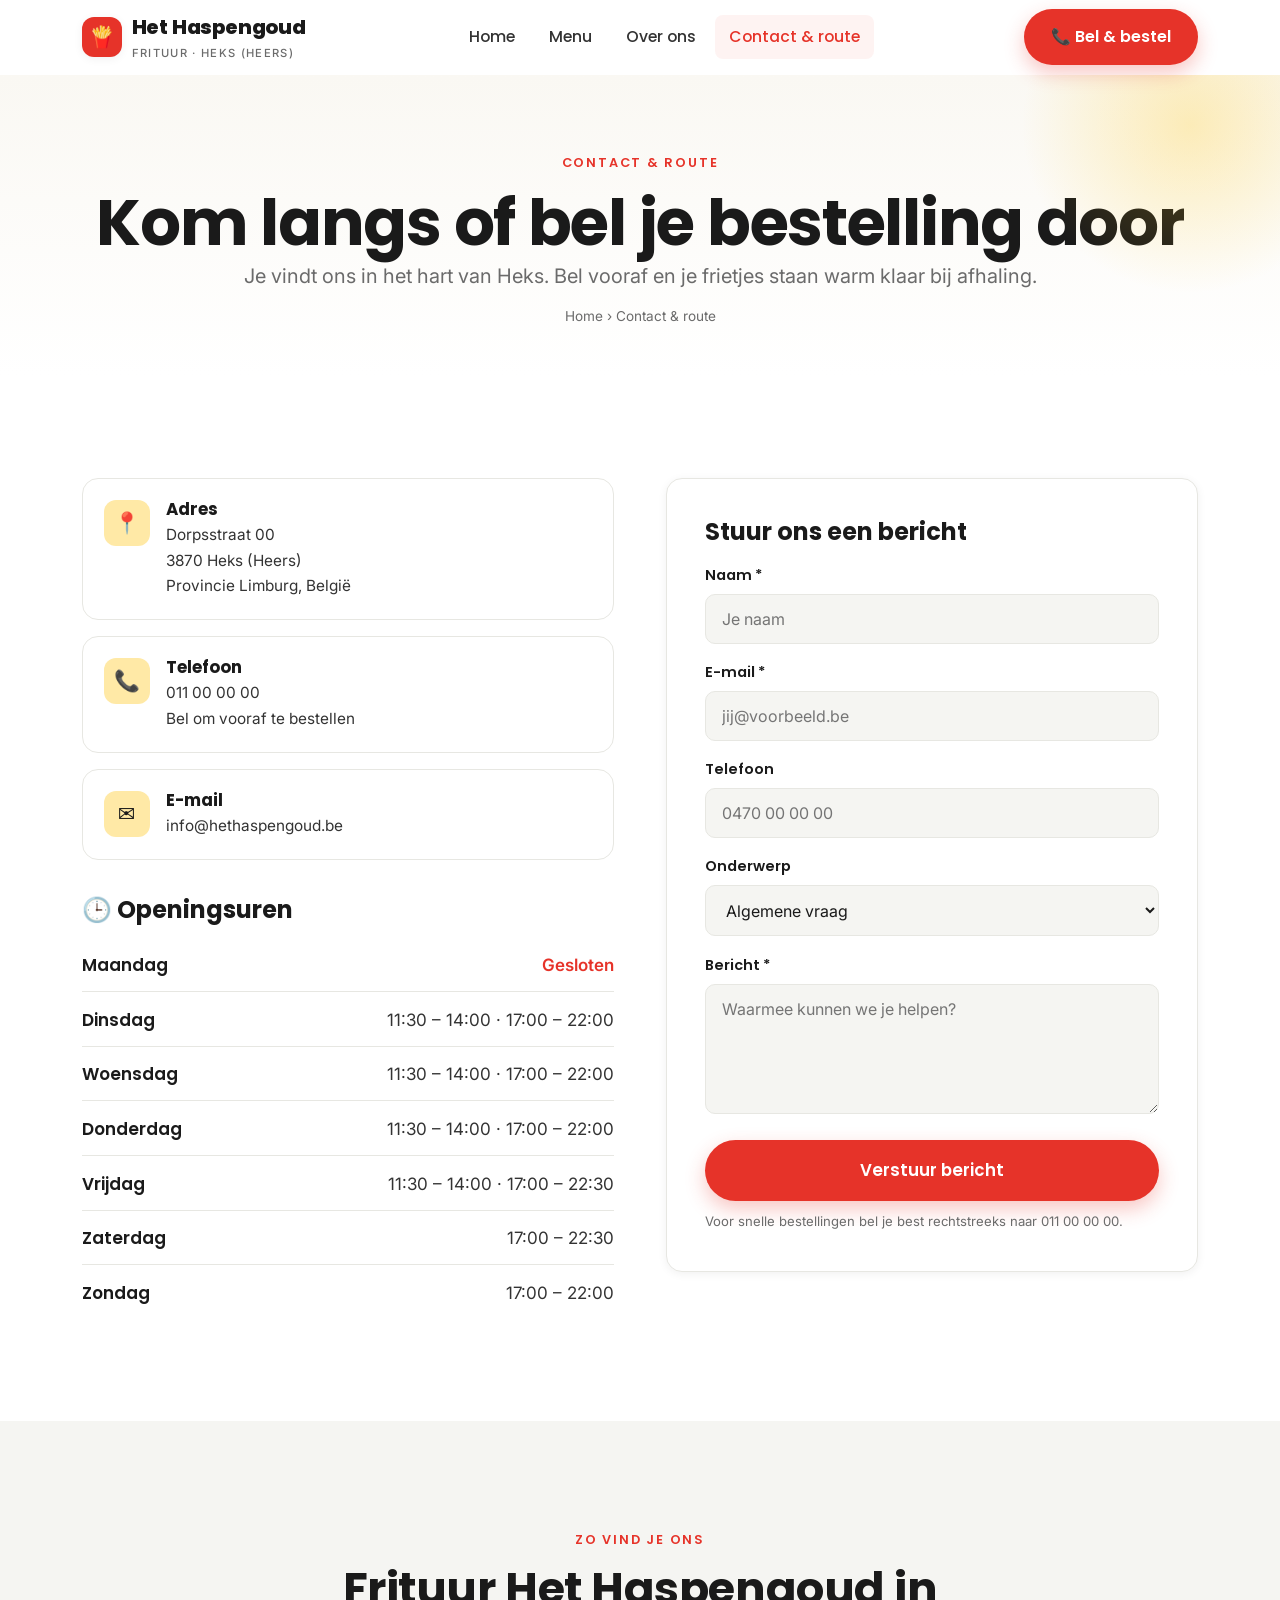
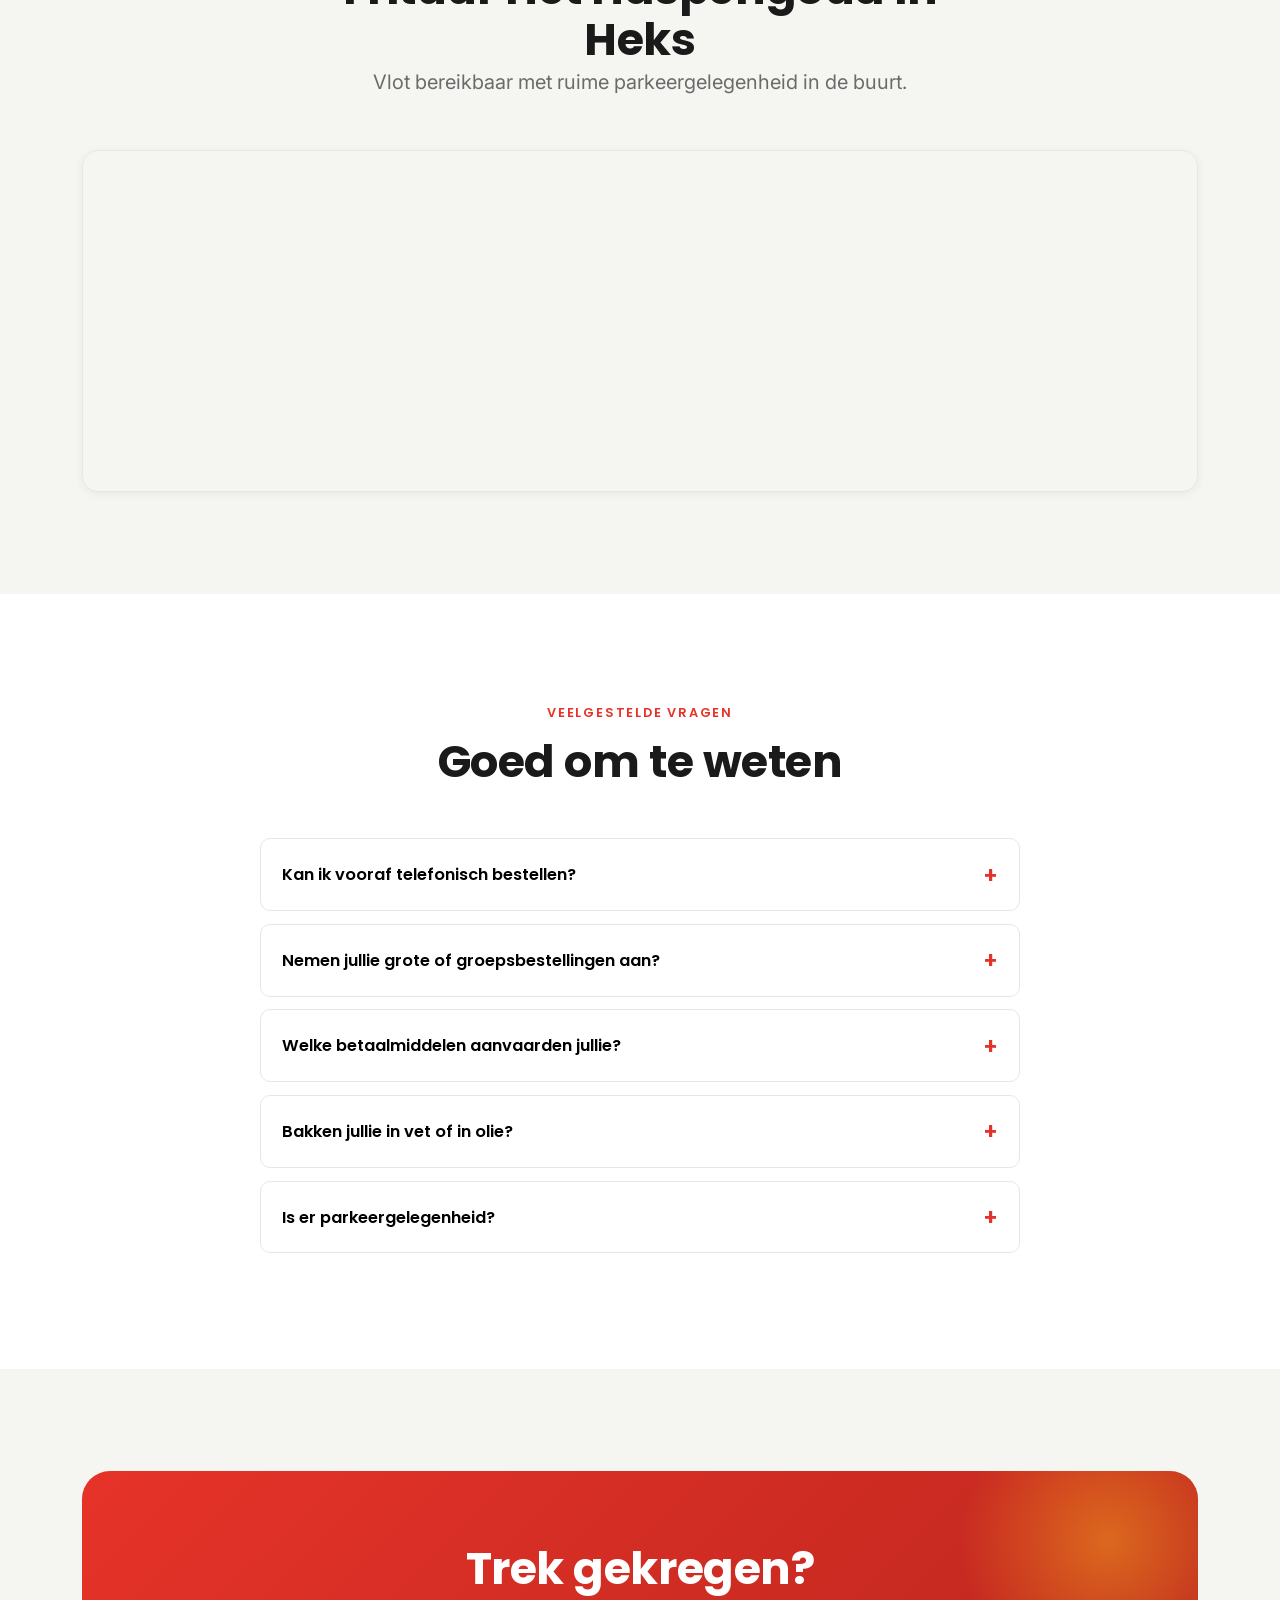
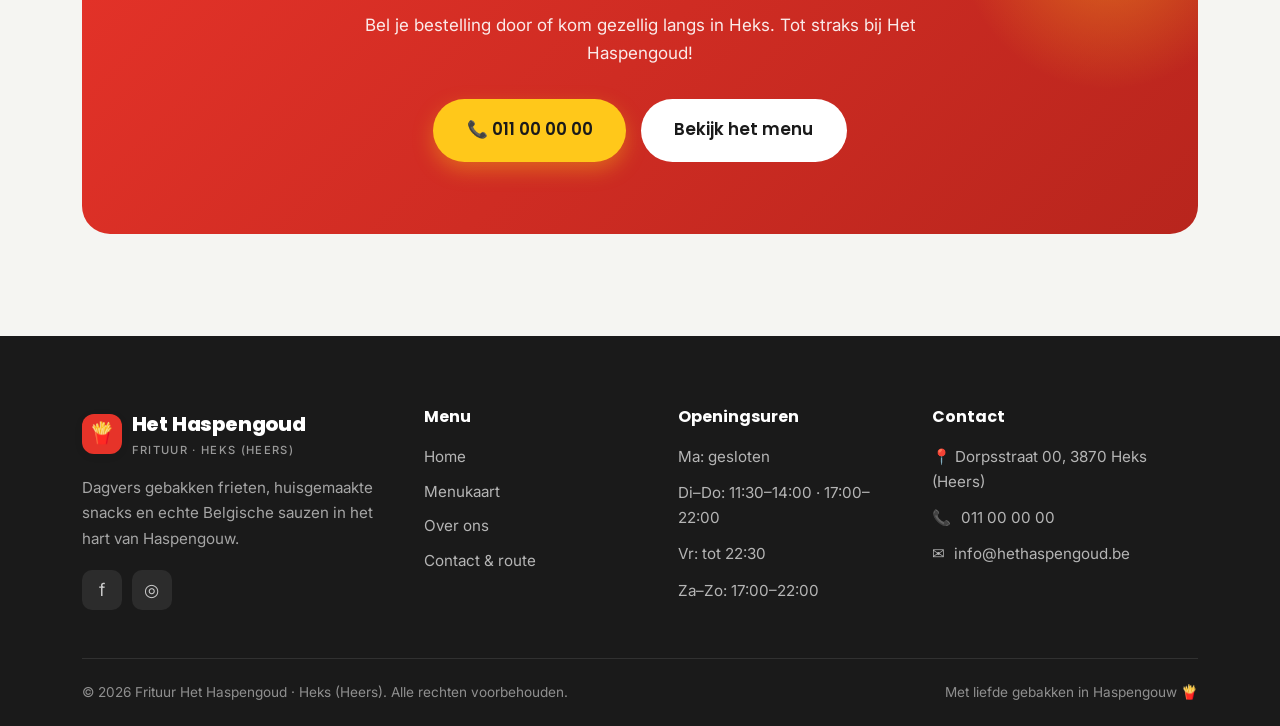
==== contact.html @ 10d3e7b6 "Initiele website Frituur Het Haspengoud (Heks/Heers) 4 paginas (home, menu, over-ons, contact) met g" ====
<!DOCTYPE html>
<html lang="nl">
<head>
  <meta charset="UTF-8" />
  <meta name="viewport" content="width=device-width, initial-scale=1.0" />
  <title>Contact &amp; route — Frituur Het Haspengoud, Heks (Heers)</title>
  <meta name="description" content="Contacteer Frituur Het Haspengoud in Heks (Heers): adres, route, openingsuren en telefoonnummer. Bel je bestelling door of stuur ons een bericht." />
  <meta property="og:type" content="website" />
  <meta property="og:title" content="Contact &amp; route — Frituur Het Haspengoud, Heks (Heers)" />
  <meta property="og:description" content="Adres, openingsuren, telefoon en contactformulier van Frituur Het Haspengoud in Haspengouw." />
  <meta property="og:locale" content="nl_BE" />

  <link rel="preconnect" href="https://fonts.googleapis.com" />
  <link rel="preconnect" href="https://fonts.gstatic.com" crossorigin />
  <link href="https://fonts.googleapis.com/css2?family=Poppins:wght@500;600;700;800&family=Inter:wght@400;500;600&display=swap" rel="stylesheet" />
  <link rel="stylesheet" href="styles.css" />
</head>
<body>

  <!-- ============ HEADER ============ -->
  <header class="site-header">
    <div class="container nav">
      <a href="index.html" class="brand" aria-label="Frituur Het Haspengoud — home">
        <span class="brand__mark">🍟</span>
        <span>Het Haspengoud<small>Frituur · Heks (Heers)</small></span>
      </a>
      <nav class="nav-links" aria-label="Hoofdmenu">
        <a href="index.html">Home</a>
        <a href="menu.html">Menu</a>
        <a href="over-ons.html">Over ons</a>
        <a href="contact.html">Contact &amp; route</a>
      </nav>
      <div class="nav-cta">
        <a href="tel:+3211000000" class="btn btn--primary nav-call">📞 Bel &amp; bestel</a>
        <button class="nav-toggle" aria-label="Menu openen" aria-expanded="false"><span></span><span></span><span></span></button>
      </div>
    </div>
  </header>

  <main>
    <!-- ============ PAGE HERO ============ -->
    <section class="page-hero">
      <div class="container">
        <span class="eyebrow">Contact &amp; route</span>
        <h1>Kom langs of bel je bestelling door</h1>
        <p class="lead">Je vindt ons in het hart van Heks. Bel vooraf en je frietjes staan warm klaar bij afhaling.</p>
        <p class="crumbs"><a href="index.html">Home</a> › Contact &amp; route</p>
      </div>
    </section>

    <!-- ============ CONTACT INFO + FORM ============ -->
    <section class="section">
      <div class="container contact-grid">

        <!-- Linkerkolom: info + uren -->
        <div class="reveal">
          <div class="info-stack">
            <div class="info-card">
              <span class="ic">📍</span>
              <div>
                <h3>Adres</h3>
                <!-- VERVANG met je échte straat en huisnummer -->
                <p>Dorpsstraat 00<br />3870 Heks (Heers)<br />Provincie Limburg, België</p>
              </div>
            </div>
            <div class="info-card">
              <span class="ic">📞</span>
              <div>
                <h3>Telefoon</h3>
                <!-- VERVANG met je échte nummer -->
                <p><a href="tel:+3211000000">011 00 00 00</a><br />Bel om vooraf te bestellen</p>
              </div>
            </div>
            <div class="info-card">
              <span class="ic">✉️</span>
              <div>
                <h3>E-mail</h3>
                <p><a href="mailto:info@hethaspengoud.be">info@hethaspengoud.be</a></p>
              </div>
            </div>
          </div>

          <!-- Openingsuren -->
          <h3 style="margin:2.2rem 0 1rem">🕒 Openingsuren</h3>
          <!-- PAS DE OPENINGSUREN AAN naar je échte uren -->
          <div class="hours">
            <div class="hours__row closed"><span class="hours__day">Maandag</span><span class="hours__time">Gesloten</span></div>
            <div class="hours__row"><span class="hours__day">Dinsdag</span><span class="hours__time">11:30 – 14:00 · 17:00 – 22:00</span></div>
            <div class="hours__row"><span class="hours__day">Woensdag</span><span class="hours__time">11:30 – 14:00 · 17:00 – 22:00</span></div>
            <div class="hours__row"><span class="hours__day">Donderdag</span><span class="hours__time">11:30 – 14:00 · 17:00 – 22:00</span></div>
            <div class="hours__row"><span class="hours__day">Vrijdag</span><span class="hours__time">11:30 – 14:00 · 17:00 – 22:30</span></div>
            <div class="hours__row"><span class="hours__day">Zaterdag</span><span class="hours__time">17:00 – 22:30</span></div>
            <div class="hours__row"><span class="hours__day">Zondag</span><span class="hours__time">17:00 – 22:00</span></div>
          </div>
        </div>

        <!-- Rechterkolom: formulier -->
        <div class="reveal d1">
          <form class="form" id="contact-form" novalidate>
            <div class="form-success">✅ Bedankt voor je bericht! We nemen zo snel mogelijk contact met je op.</div>
            <h3 style="margin-bottom:1.2rem">Stuur ons een bericht</h3>

            <div class="field">
              <label for="naam">Naam *</label>
              <input type="text" id="naam" name="naam" placeholder="Je naam" required />
              <span class="err-msg">Vul je naam in.</span>
            </div>
            <div class="field">
              <label for="email">E-mail *</label>
              <input type="email" id="email" name="email" placeholder="jij@voorbeeld.be" required />
              <span class="err-msg">Vul een geldig e-mailadres in.</span>
            </div>
            <div class="field">
              <label for="tel">Telefoon</label>
              <input type="tel" id="tel" name="tel" placeholder="0470 00 00 00" />
            </div>
            <div class="field">
              <label for="onderwerp">Onderwerp</label>
              <select id="onderwerp" name="onderwerp">
                <option value="algemeen">Algemene vraag</option>
                <option value="groepsbestelling">Grote / groepsbestelling</option>
                <option value="feedback">Feedback</option>
                <option value="anders">Iets anders</option>
              </select>
            </div>
            <div class="field">
              <label for="bericht">Bericht *</label>
              <textarea id="bericht" name="bericht" placeholder="Waarmee kunnen we je helpen?" required></textarea>
              <span class="err-msg">Schrijf even een berichtje.</span>
            </div>

            <button type="submit" class="btn btn--primary btn--lg" style="width:100%">Verstuur bericht</button>
            <p class="form-note">Voor snelle bestellingen bel je best rechtstreeks naar <a href="tel:+3211000000">011 00 00 00</a>.</p>
          </form>
        </div>
      </div>
    </section>

    <!-- ============ KAART ============ -->
    <section class="section section--soft">
      <div class="container">
        <div class="section-head text-center reveal">
          <span class="eyebrow">Zo vind je ons</span>
          <h2>Frituur Het Haspengoud in Heks</h2>
          <p class="lead">Vlot bereikbaar met ruime parkeergelegenheid in de buurt.</p>
        </div>
        <div class="map-embed reveal">
          <!--
            VERVANG onderstaande iframe door je échte Google Maps embed:
            Google Maps → zoek je frituur → Delen → Kaart insluiten → kopieer de <iframe>.
            Onderstaande toont voorlopig de omgeving van Heks (Heers).
          -->
          <iframe
            title="Locatie Frituur Het Haspengoud, Heks (Heers)"
            src="https://www.google.com/maps?q=Heks,%20Heers,%20Belgi%C3%AB&output=embed"
            loading="lazy"
            referrerpolicy="no-referrer-when-downgrade"></iframe>
        </div>
      </div>
    </section>

    <!-- ============ FAQ ============ -->
    <section class="section">
      <div class="container">
        <div class="section-head text-center reveal">
          <span class="eyebrow">Veelgestelde vragen</span>
          <h2>Goed om te weten</h2>
        </div>
        <div class="faq">
          <div class="faq-item reveal">
            <button class="faq-q" aria-expanded="false">Kan ik vooraf telefonisch bestellen?<span class="plus">+</span></button>
            <div class="faq-a"><p>Zeker! Bel ons op <a href="tel:+3211000000">011 00 00 00</a> en geef je bestelling door. We zeggen je meteen wanneer alles vers en warm klaarstaat voor afhaling.</p></div>
          </div>
          <div class="faq-item reveal">
            <button class="faq-q" aria-expanded="false">Nemen jullie grote of groepsbestellingen aan?<span class="plus">+</span></button>
            <div class="faq-a"><p>Jazeker. Voor feestjes, verenigingen of grote groepen bel je best even op voorhand of gebruik je het contactformulier, zodat we alles vlot kunnen voorbereiden.</p></div>
          </div>
          <div class="faq-item reveal">
            <button class="faq-q" aria-expanded="false">Welke betaalmiddelen aanvaarden jullie?<span class="plus">+</span></button>
            <div class="faq-a"><p>Je kan bij ons betalen met cash en met Payconiq / Bancontact. Handig en snel.</p></div>
          </div>
          <div class="faq-item reveal">
            <button class="faq-q" aria-expanded="false">Bakken jullie in vet of in olie?<span class="plus">+</span></button>
            <div class="faq-a"><p>Onze frieten bakken we in échte ossewit voor die authentieke Belgische smaak. Heb je een vraag over allergenen of ingrediënten? Vraag het gerust aan de toog.</p></div>
          </div>
          <div class="faq-item reveal">
            <button class="faq-q" aria-expanded="false">Is er parkeergelegenheid?<span class="plus">+</span></button>
            <div class="faq-a"><p>Ja, er is vlotte parkeergelegenheid in de buurt van de frituur, zodat je snel kan afhalen.</p></div>
          </div>
        </div>
      </div>
    </section>

    <!-- ============ SLOT CTA ============ -->
    <section class="section section--soft">
      <div class="container">
        <div class="cta-block reveal">
          <h2>Trek gekregen?</h2>
          <p>Bel je bestelling door of kom gezellig langs in Heks. Tot straks bij Het Haspengoud!</p>
          <div class="btn-row">
            <a href="tel:+3211000000" class="btn btn--yellow btn--lg">📞 011 00 00 00</a>
            <a href="menu.html" class="btn btn--light btn--lg">Bekijk het menu</a>
          </div>
        </div>
      </div>
    </section>
  </main>

  <!-- ============ FOOTER ============ -->
  <footer class="site-footer">
    <div class="container">
      <div class="footer-grid">
        <div class="footer-brand">
          <a href="index.html" class="brand"><span class="brand__mark">🍟</span><span>Het Haspengoud<small>Frituur · Heks (Heers)</small></span></a>
          <p>Dagvers gebakken frieten, huisgemaakte snacks en echte Belgische sauzen in het hart van Haspengouw.</p>
          <div class="socials">
            <a href="#" aria-label="Facebook">f</a>
            <a href="#" aria-label="Instagram">◎</a>
          </div>
        </div>
        <div>
          <h4>Menu</h4>
          <nav class="footer-links">
            <a href="index.html">Home</a>
            <a href="menu.html">Menukaart</a>
            <a href="over-ons.html">Over ons</a>
            <a href="contact.html">Contact &amp; route</a>
          </nav>
        </div>
        <div>
          <h4>Openingsuren</h4>
          <ul class="footer-contact">
            <li>Ma: gesloten</li>
            <li>Di–Do: 11:30–14:00 · 17:00–22:00</li>
            <li>Vr: tot 22:30</li>
            <li>Za–Zo: 17:00–22:00</li>
          </ul>
        </div>
        <div>
          <h4>Contact</h4>
          <ul class="footer-contact">
            <li>📍 Dorpsstraat 00, 3870 Heks (Heers)</li>
            <li>📞 <a href="tel:+3211000000">011 00 00 00</a></li>
            <li>✉️ <a href="mailto:info@hethaspengoud.be">info@hethaspengoud.be</a></li>
          </ul>
        </div>
      </div>
      <div class="footer-bottom">
        <span>© <span data-year>2025</span> Frituur Het Haspengoud · Heks (Heers). Alle rechten voorbehouden.</span>
        <span>Met liefde gebakken in Haspengouw 🍟</span>
      </div>
    </div>
  </footer>

  <script src="scripts.js"></script>
</body>
</html>
---- styles.css ----
/* ============================================================
   FRITUUR HET HASPENGOUD — Gedeelde stylesheet
   Stijl: Modern & fris | Belgische frituur in Heks (Heers)
   Eén CSS-bestand voor alle pagina's. Mobile-first.
   ============================================================ */

/* -----------------------------
   1. CSS Variabelen (design tokens)
   ----------------------------- */
:root {
  /* Kleuren */
  --tomato:      #E63329;   /* Primair – frituurrood */
  --tomato-dark: #B8251D;
  --geel:        #FFC81A;   /* Accent – frietgeel */
  --geel-soft:   #FFE9A6;
  --ink:         #1A1A1A;   /* Bijna zwart, voor tekst/koppen */
  --charcoal:    #333333;
  --grey:        #6B6B6B;
  --line:        #E7E7E2;
  --cream:       #FAF8F3;   /* Warme lichte sectie-achtergrond */
  --soft:        #F5F5F2;
  --white:       #FFFFFF;

  /* Typografie */
  --font-head: 'Poppins', system-ui, -apple-system, 'Segoe UI', sans-serif;
  --font-body: 'Inter', system-ui, -apple-system, 'Segoe UI', sans-serif;

  /* Spacing / layout */
  --maxw: 1180px;
  --gap: clamp(1rem, 2vw, 2rem);
  --radius: 16px;
  --radius-sm: 10px;
  --shadow-sm: 0 2px 10px rgba(0,0,0,.06);
  --shadow-md: 0 12px 30px rgba(0,0,0,.10);
  --shadow-lg: 0 24px 60px rgba(0,0,0,.16);
  --transition: .28s cubic-bezier(.4,0,.2,1);
}

/* -----------------------------
   2. Reset / normalize
   ----------------------------- */
*, *::before, *::after { box-sizing: border-box; margin: 0; padding: 0; }
html { scroll-behavior: smooth; -webkit-text-size-adjust: 100%; }
body {
  font-family: var(--font-body);
  color: var(--ink);
  background: var(--white);
  line-height: 1.65;
  font-size: 17px;
  -webkit-font-smoothing: antialiased;
  overflow-x: hidden;
}
img { max-width: 100%; display: block; height: auto; }
a { color: inherit; text-decoration: none; }
ul { list-style: none; }
button { font-family: inherit; cursor: pointer; border: none; background: none; }
input, textarea, select { font-family: inherit; font-size: 1rem; }

/* -----------------------------
   3. Typografie
   ----------------------------- */
h1, h2, h3, h4 { font-family: var(--font-head); font-weight: 700; line-height: 1.15; color: var(--ink); }
h1 { font-size: clamp(2.2rem, 5.5vw, 4rem); letter-spacing: -.02em; }
h2 { font-size: clamp(1.8rem, 4vw, 2.8rem); letter-spacing: -.01em; }
h3 { font-size: clamp(1.2rem, 2.2vw, 1.5rem); }
p  { color: var(--charcoal); }
.lead { font-size: clamp(1.05rem, 1.6vw, 1.25rem); color: var(--grey); }

/* Kleine sectie-labels boven titels */
.eyebrow {
  display: inline-block;
  font-family: var(--font-head);
  font-weight: 600;
  font-size: .8rem;
  letter-spacing: .14em;
  text-transform: uppercase;
  color: var(--tomato);
  margin-bottom: .8rem;
}

/* -----------------------------
   4. Layout helpers
   ----------------------------- */
.container { width: 100%; max-width: var(--maxw); margin-inline: auto; padding-inline: clamp(1.1rem, 4vw, 2rem); }
.section { padding: clamp(3.5rem, 8vw, 7rem) 0; }
.section--soft  { background: var(--soft); }
.section--cream { background: var(--cream); }
.section--dark  { background: var(--ink); color: #fff; }
.section--dark h2, .section--dark h3 { color: #fff; }
.section--dark p { color: #C9C9C9; }
.text-center { text-align: center; }
.section-head { max-width: 640px; margin: 0 auto clamp(2rem, 4vw, 3.2rem); }
.section-head.text-center { text-align: center; }

/* -----------------------------
   5. Buttons
   ----------------------------- */
.btn {
  display: inline-flex; align-items: center; justify-content: center; gap: .55rem;
  font-family: var(--font-head); font-weight: 600; font-size: 1rem;
  padding: .95rem 1.7rem; border-radius: 999px;
  transition: transform var(--transition), box-shadow var(--transition), background var(--transition), color var(--transition);
  white-space: nowrap;
}
.btn:active { transform: translateY(1px); }
.btn--primary { background: var(--tomato); color: #fff; box-shadow: 0 8px 20px rgba(230,51,41,.28); }
.btn--primary:hover { background: var(--tomato-dark); transform: translateY(-2px); box-shadow: 0 12px 26px rgba(230,51,41,.34); }
.btn--yellow { background: var(--geel); color: var(--ink); box-shadow: 0 8px 20px rgba(255,200,26,.35); }
.btn--yellow:hover { transform: translateY(-2px); box-shadow: 0 12px 26px rgba(255,200,26,.45); }
.btn--ghost { background: transparent; color: var(--ink); border: 2px solid var(--line); }
.btn--ghost:hover { border-color: var(--ink); transform: translateY(-2px); }
.btn--light { background: #fff; color: var(--ink); }
.btn--light:hover { transform: translateY(-2px); box-shadow: var(--shadow-md); }
.btn--lg { padding: 1.1rem 2.1rem; font-size: 1.05rem; }
.btn-row { display: flex; flex-wrap: wrap; gap: .9rem; }
.btn-row.center { justify-content: center; }

/* -----------------------------
   6. Header / navigatie
   ----------------------------- */
.site-header {
  position: sticky; top: 0; z-index: 100;
  background: rgba(255,255,255,.92);
  backdrop-filter: saturate(180%) blur(12px);
  border-bottom: 1px solid transparent;
  transition: box-shadow var(--transition), border-color var(--transition);
}
.site-header.scrolled { box-shadow: var(--shadow-sm); border-color: var(--line); }
.nav { display: flex; align-items: center; justify-content: space-between; height: 74px; }
.brand { display: flex; align-items: center; gap: .6rem; font-family: var(--font-head); font-weight: 800; font-size: 1.25rem; letter-spacing: -.01em; }
.brand__mark {
  width: 40px; height: 40px; border-radius: 12px; flex: none;
  background: var(--tomato); color: #fff;
  display: grid; place-items: center; font-size: 1.3rem; box-shadow: var(--shadow-sm);
}
.brand small { display: block; font-family: var(--font-body); font-weight: 500; font-size: .7rem; letter-spacing: .12em; text-transform: uppercase; color: var(--grey); }

.nav-links { display: flex; align-items: center; gap: .3rem; }
.nav-links a {
  font-family: var(--font-head); font-weight: 500; font-size: .98rem;
  padding: .55rem .9rem; border-radius: 8px; color: var(--charcoal);
  transition: color var(--transition), background var(--transition);
}
.nav-links a:hover, .nav-links a.active { color: var(--tomato); background: rgba(230,51,41,.06); }
.nav-cta { display: flex; align-items: center; gap: .6rem; }

.nav-toggle { display: none; width: 44px; height: 44px; border-radius: 10px; }
.nav-toggle span { display: block; width: 22px; height: 2px; background: var(--ink); margin: 5px auto; border-radius: 2px; transition: var(--transition); }
.nav-toggle.open span:nth-child(1) { transform: translateY(7px) rotate(45deg); }
.nav-toggle.open span:nth-child(2) { opacity: 0; }
.nav-toggle.open span:nth-child(3) { transform: translateY(-7px) rotate(-45deg); }

/* -----------------------------
   7. Hero
   ----------------------------- */
.hero { position: relative; padding: clamp(3rem, 7vw, 5.5rem) 0 clamp(3.5rem, 8vw, 6rem); background: linear-gradient(180deg, var(--cream), #fff); overflow: hidden; }
.hero::before {
  content: ""; position: absolute; top: -140px; right: -120px; width: 460px; height: 460px;
  background: radial-gradient(circle, rgba(255,200,26,.35), transparent 70%); border-radius: 50%; pointer-events: none;
}
.hero::after {
  content: ""; position: absolute; bottom: -160px; left: -140px; width: 420px; height: 420px;
  background: radial-gradient(circle, rgba(230,51,41,.16), transparent 70%); border-radius: 50%; pointer-events: none;
}
.hero__grid { position: relative; display: grid; grid-template-columns: 1.05fr .95fr; gap: clamp(2rem, 5vw, 4rem); align-items: center; }
.hero__badge {
  display: inline-flex; align-items: center; gap: .5rem; background: #fff; border: 1px solid var(--line);
  padding: .45rem .9rem; border-radius: 999px; font-size: .85rem; font-weight: 600; color: var(--charcoal);
  box-shadow: var(--shadow-sm); margin-bottom: 1.4rem;
}
.hero__badge .dot { width: 9px; height: 9px; border-radius: 50%; background: #2ecc71; box-shadow: 0 0 0 4px rgba(46,204,113,.18); }
.hero h1 span { color: var(--tomato); }
.hero p.lead { margin: 1.2rem 0 1.8rem; max-width: 42ch; }
.hero__meta { display: flex; flex-wrap: wrap; gap: 1.4rem; margin-top: 2rem; }
.hero__meta div { display: flex; align-items: center; gap: .55rem; font-size: .92rem; color: var(--charcoal); font-weight: 500; }
.hero__meta .ic { font-size: 1.15rem; }

.hero__media { position: relative; }
.hero__media img { width: 100%; border-radius: var(--radius); box-shadow: var(--shadow-lg); aspect-ratio: 4/5; object-fit: cover; }
.hero__float {
  position: absolute; left: -18px; bottom: 26px; background: #fff; border-radius: 14px;
  padding: .9rem 1.1rem; box-shadow: var(--shadow-md); display: flex; align-items: center; gap: .7rem;
}
.hero__float .stars { color: var(--geel); font-size: 1rem; letter-spacing: 1px; }
.hero__float strong { font-family: var(--font-head); font-size: 1.05rem; }
.hero__float small { display: block; color: var(--grey); font-size: .78rem; }

/* -----------------------------
   8. Feature / info balk
   ----------------------------- */
.strip { background: var(--ink); color: #fff; }
.strip .container { display: grid; grid-template-columns: repeat(3, 1fr); gap: 1.5rem; padding-block: 1.8rem; }
.strip__item { display: flex; align-items: center; gap: .8rem; justify-content: center; text-align: left; }
.strip__item .ic { font-size: 1.6rem; }
.strip__item strong { display: block; font-family: var(--font-head); }
.strip__item small { color: #B9B9B9; font-size: .82rem; }

/* -----------------------------
   9. Cards / grids
   ----------------------------- */
.grid { display: grid; gap: clamp(1.1rem, 2.4vw, 1.8rem); }
.grid--3 { grid-template-columns: repeat(3, 1fr); }
.grid--2 { grid-template-columns: repeat(2, 1fr); }
.grid--4 { grid-template-columns: repeat(4, 1fr); }

.card {
  background: #fff; border: 1px solid var(--line); border-radius: var(--radius);
  padding: 1.9rem; transition: transform var(--transition), box-shadow var(--transition), border-color var(--transition);
}
.card:hover { transform: translateY(-6px); box-shadow: var(--shadow-md); border-color: transparent; }
.card__icon {
  width: 56px; height: 56px; border-radius: 14px; display: grid; place-items: center;
  font-size: 1.6rem; background: var(--geel-soft); margin-bottom: 1.1rem;
}
.card h3 { margin-bottom: .5rem; }
.card p { font-size: .96rem; }

/* Specialiteit-kaart met beeld */
.spec-card { background: #fff; border: 1px solid var(--line); border-radius: var(--radius); overflow: hidden; transition: transform var(--transition), box-shadow var(--transition); }
.spec-card:hover { transform: translateY(-6px); box-shadow: var(--shadow-md); }
.spec-card img { aspect-ratio: 3/2; object-fit: cover; width: 100%; }
.spec-card__body { padding: 1.4rem 1.5rem 1.7rem; }
.spec-card__body h3 { margin-bottom: .35rem; }
.spec-card__body p { font-size: .93rem; }

/* -----------------------------
   10. Stats
   ----------------------------- */
.stats { display: grid; grid-template-columns: repeat(4, 1fr); gap: 1.5rem; text-align: center; }
.stat__num { font-family: var(--font-head); font-weight: 800; font-size: clamp(2rem, 4vw, 3rem); color: var(--tomato); line-height: 1; }
.stat__label { color: var(--grey); font-size: .95rem; margin-top: .4rem; }

/* -----------------------------
   11. Menu (menukaart)
   ----------------------------- */
.menu-tabs { display: flex; flex-wrap: wrap; gap: .6rem; justify-content: center; margin-bottom: 2.5rem; }
.menu-tab {
  font-family: var(--font-head); font-weight: 600; font-size: .95rem; padding: .6rem 1.2rem;
  border-radius: 999px; border: 1px solid var(--line); background: #fff; color: var(--charcoal);
  transition: var(--transition);
}
.menu-tab:hover { border-color: var(--tomato); color: var(--tomato); }
.menu-tab.active { background: var(--tomato); color: #fff; border-color: var(--tomato); }

.menu-panel { display: none; animation: fadeUp .4s ease; }
.menu-panel.active { display: block; }

.menu-list { display: grid; grid-template-columns: repeat(2, 1fr); gap: .4rem 3rem; }
.menu-item {
  display: flex; align-items: baseline; gap: .8rem; padding: .85rem 0; border-bottom: 1px dashed var(--line);
}
.menu-item__name { font-family: var(--font-head); font-weight: 600; font-size: 1.02rem; white-space: nowrap; }
.menu-item__desc { color: var(--grey); font-size: .86rem; }
.menu-item__dots { flex: 1; border-bottom: 2px dotted var(--line); transform: translateY(-4px); min-width: 12px; }
.menu-item__price { font-family: var(--font-head); font-weight: 700; color: var(--tomato); white-space: nowrap; }
.menu-note { margin-top: 1.8rem; font-size: .88rem; color: var(--grey); text-align: center; }

.tag { display: inline-block; font-family: var(--font-head); font-size: .68rem; font-weight: 700; letter-spacing: .05em; text-transform: uppercase; padding: .15rem .5rem; border-radius: 6px; background: var(--geel); color: var(--ink); margin-left: .5rem; vertical-align: middle; }
.tag--hot { background: var(--tomato); color: #fff; }

/* -----------------------------
   12. Openingsuren
   ----------------------------- */
.hours { display: grid; gap: .1rem; }
.hours__row { display: flex; justify-content: space-between; gap: 1rem; padding: .75rem 0; border-bottom: 1px solid var(--line); }
.hours__row:last-child { border-bottom: none; }
.hours__day { font-family: var(--font-head); font-weight: 600; }
.hours__time { color: var(--charcoal); }
.hours__row.closed .hours__time { color: var(--tomato); font-weight: 600; }
.hours__row.today { background: var(--geel-soft); margin-inline: -1rem; padding-inline: 1rem; border-radius: 8px; border-bottom: none; }

/* -----------------------------
   13. Testimonials
   ----------------------------- */
.quote-card { background: #fff; border: 1px solid var(--line); border-radius: var(--radius); padding: 2rem; }
.quote-card .stars { color: var(--geel); letter-spacing: 2px; margin-bottom: .9rem; }
.quote-card p { font-size: 1.02rem; color: var(--ink); }
.quote-card__who { display: flex; align-items: center; gap: .8rem; margin-top: 1.4rem; }
.quote-card__avatar { width: 44px; height: 44px; border-radius: 50%; background: var(--geel-soft); display: grid; place-items: center; font-family: var(--font-head); font-weight: 700; color: var(--tomato); }
.quote-card__who strong { font-family: var(--font-head); display: block; }
.quote-card__who small { color: var(--grey); }

/* -----------------------------
   14. Over ons / split content
   ----------------------------- */
.split { display: grid; grid-template-columns: 1fr 1fr; gap: clamp(2rem, 5vw, 4rem); align-items: center; }
.split img { border-radius: var(--radius); box-shadow: var(--shadow-md); width: 100%; aspect-ratio: 4/3; object-fit: cover; }
.split__list { margin-top: 1.4rem; display: grid; gap: .8rem; }
.split__list li { display: flex; gap: .7rem; align-items: flex-start; }
.split__list .ck { color: var(--tomato); font-weight: 700; flex: none; }

.values { display: grid; grid-template-columns: repeat(3,1fr); gap: 1.5rem; }
.value h3 { display: flex; align-items: center; gap: .6rem; margin-bottom: .5rem; }
.value .ic { font-size: 1.4rem; }

/* -----------------------------
   15. CTA blok
   ----------------------------- */
.cta-block { position: relative; background: linear-gradient(135deg, var(--tomato), var(--tomato-dark)); color: #fff; border-radius: clamp(18px, 3vw, 28px); padding: clamp(2.5rem, 6vw, 4.5rem); overflow: hidden; text-align: center; }
.cta-block::before { content: ""; position: absolute; top: -80px; right: -60px; width: 300px; height: 300px; background: radial-gradient(circle, rgba(255,200,26,.4), transparent 70%); border-radius: 50%; }
.cta-block h2 { color: #fff; position: relative; }
.cta-block p { color: rgba(255,255,255,.9); position: relative; max-width: 52ch; margin: 1rem auto 2rem; }
.cta-block .btn-row { position: relative; justify-content: center; }

/* -----------------------------
   16. Contact / formulier
   ----------------------------- */
.contact-grid { display: grid; grid-template-columns: 1fr 1fr; gap: clamp(2rem, 4vw, 3.5rem); align-items: start; }
.info-card { display: flex; gap: 1rem; padding: 1.3rem; border: 1px solid var(--line); border-radius: var(--radius); background: #fff; transition: var(--transition); }
.info-card:hover { box-shadow: var(--shadow-sm); border-color: transparent; }
.info-card .ic { width: 46px; height: 46px; border-radius: 12px; background: var(--geel-soft); display: grid; place-items: center; font-size: 1.3rem; flex: none; }
.info-card h3 { font-size: 1.05rem; margin-bottom: .2rem; }
.info-card a, .info-card p { color: var(--charcoal); font-size: .96rem; }
.info-card a:hover { color: var(--tomato); }
.info-stack { display: grid; gap: 1rem; }

.form { background: #fff; border: 1px solid var(--line); border-radius: var(--radius); padding: clamp(1.5rem, 3vw, 2.4rem); box-shadow: var(--shadow-sm); }
.field { margin-bottom: 1.1rem; }
.field label { display: block; font-family: var(--font-head); font-weight: 600; font-size: .9rem; margin-bottom: .4rem; }
.field input, .field textarea, .field select {
  width: 100%; padding: .85rem 1rem; border: 1px solid var(--line); border-radius: var(--radius-sm);
  background: var(--soft); transition: var(--transition); color: var(--ink);
}
.field input:focus, .field textarea:focus, .field select:focus { outline: none; border-color: var(--tomato); background: #fff; box-shadow: 0 0 0 4px rgba(230,51,41,.1); }
.field textarea { min-height: 130px; resize: vertical; }
.field.error input, .field.error textarea { border-color: var(--tomato); }
.field .err-msg { display: none; color: var(--tomato); font-size: .82rem; margin-top: .35rem; }
.field.error .err-msg { display: block; }
.form-note { font-size: .82rem; color: var(--grey); margin-top: .6rem; }
.form-success { display: none; padding: 1rem 1.2rem; background: #e8f8ee; border: 1px solid #b6e6c8; border-radius: var(--radius-sm); color: #1c7a42; font-weight: 600; margin-bottom: 1rem; }
.form-success.show { display: block; animation: fadeUp .4s ease; }

/* Kaart / map placeholder */
.map-embed { border-radius: var(--radius); overflow: hidden; box-shadow: var(--shadow-sm); border: 1px solid var(--line); }
.map-embed iframe { display: block; width: 100%; height: 100%; min-height: 340px; border: 0; }

/* -----------------------------
   17. FAQ
   ----------------------------- */
.faq { max-width: 760px; margin-inline: auto; }
.faq-item { border: 1px solid var(--line); border-radius: var(--radius-sm); margin-bottom: .8rem; background: #fff; overflow: hidden; }
.faq-q { width: 100%; text-align: left; display: flex; justify-content: space-between; align-items: center; gap: 1rem; padding: 1.15rem 1.3rem; font-family: var(--font-head); font-weight: 600; font-size: 1.02rem; }
.faq-q .plus { flex: none; font-size: 1.4rem; color: var(--tomato); transition: var(--transition); }
.faq-item.open .plus { transform: rotate(45deg); }
.faq-a { max-height: 0; overflow: hidden; transition: max-height var(--transition); }
.faq-a p { padding: 0 1.3rem 1.2rem; color: var(--grey); font-size: .96rem; }

/* -----------------------------
   18. Footer
   ----------------------------- */
.site-footer { background: var(--ink); color: #C9C9C9; padding-top: clamp(3rem, 6vw, 4.5rem); }
.footer-grid { display: grid; grid-template-columns: 1.4fr 1fr 1fr 1.2fr; gap: 2rem; padding-bottom: 3rem; }
.footer-brand .brand { color: #fff; margin-bottom: 1rem; }
.footer-brand .brand small { color: #9a9a9a; }
.footer-brand p { color: #A5A5A5; font-size: .95rem; max-width: 34ch; }
.site-footer h4 { color: #fff; font-size: 1rem; margin-bottom: 1.1rem; }
.footer-links { display: grid; gap: .6rem; }
.footer-links a, .footer-contact li { color: #B5B5B5; font-size: .95rem; transition: color var(--transition); }
.footer-links a:hover { color: var(--geel); }
.footer-contact { display: grid; gap: .7rem; }
.footer-contact li { display: flex; gap: .6rem; align-items: flex-start; }
.socials { display: flex; gap: .6rem; margin-top: 1.2rem; }
.socials a { width: 40px; height: 40px; border-radius: 10px; background: rgba(255,255,255,.08); display: grid; place-items: center; font-size: 1.1rem; transition: var(--transition); }
.socials a:hover { background: var(--tomato); transform: translateY(-2px); }
.footer-bottom { border-top: 1px solid rgba(255,255,255,.1); padding: 1.4rem 0; display: flex; flex-wrap: wrap; gap: .6rem 1.5rem; justify-content: space-between; align-items: center; font-size: .85rem; color: #8f8f8f; }

/* -----------------------------
   19. Page hero (subpagina's)
   ----------------------------- */
.page-hero { background: linear-gradient(180deg, var(--cream), #fff); padding: clamp(2.6rem, 6vw, 4.5rem) 0 clamp(2rem, 4vw, 3rem); text-align: center; position: relative; overflow: hidden; }
.page-hero::before { content: ""; position: absolute; top: -120px; right: -80px; width: 340px; height: 340px; background: radial-gradient(circle, rgba(255,200,26,.28), transparent 70%); border-radius: 50%; }
.page-hero p { position: relative; }
.crumbs { position: relative; font-size: .85rem; color: var(--grey); margin-top: .8rem; }
.crumbs a:hover { color: var(--tomato); }

/* -----------------------------
   20. Scroll-reveal animatie
   ----------------------------- */
.reveal { opacity: 0; transform: translateY(28px); transition: opacity .7s ease, transform .7s ease; }
.reveal.visible { opacity: 1; transform: none; }
.reveal.d1 { transition-delay: .08s; }
.reveal.d2 { transition-delay: .16s; }
.reveal.d3 { transition-delay: .24s; }
@keyframes fadeUp { from { opacity: 0; transform: translateY(14px); } to { opacity: 1; transform: none; } }

/* -----------------------------
   21. Responsive
   ----------------------------- */
@media (max-width: 940px) {
  .hero__grid { grid-template-columns: 1fr; }
  .hero__media { order: -1; max-width: 460px; margin-inline: auto; }
  .hero__media img { aspect-ratio: 16/10; }
  .split, .contact-grid { grid-template-columns: 1fr; }
  .grid--4 { grid-template-columns: repeat(2, 1fr); }
  .values { grid-template-columns: 1fr; }
  .footer-grid { grid-template-columns: 1fr 1fr; }
  .stats { grid-template-columns: repeat(2, 1fr); gap: 2rem 1rem; }
}
@media (max-width: 760px) {
  /* Mobiele nav */
  .nav-toggle { display: block; }
  .nav-links {
    position: fixed; inset: 74px 0 auto 0; flex-direction: column; align-items: stretch;
    background: #fff; padding: 1rem 1.2rem 1.6rem; gap: .2rem; box-shadow: var(--shadow-md);
    transform: translateY(-140%); transition: transform var(--transition); border-bottom: 1px solid var(--line);
  }
  .nav-links.open { transform: translateY(0); }
  .nav-links a { padding: .9rem 1rem; font-size: 1.05rem; }
  .nav-cta .btn:not(.nav-call) { display: none; }
  .nav-call { padding: .6rem 1rem; font-size: .9rem; }

  .grid--3, .grid--2, .grid--4 { grid-template-columns: 1fr; }
  .strip .container { grid-template-columns: 1fr; gap: 1rem; }
  .menu-list { grid-template-columns: 1fr; gap: 0 0; }
  .footer-grid { grid-template-columns: 1fr; }
  .footer-bottom { flex-direction: column; text-align: center; }
  .hero__float { left: 50%; transform: translateX(-50%); bottom: -22px; }
}
@media (max-width: 420px) {
  .stats { grid-template-columns: 1fr; }
  .btn-row .btn { width: 100%; }
}

/* Toegankelijkheid: respecteer reduced motion */
@media (prefers-reduced-motion: reduce) {
  * { animation: none !important; transition: none !important; scroll-behavior: auto !important; }
  .reveal { opacity: 1; transform: none; }
}
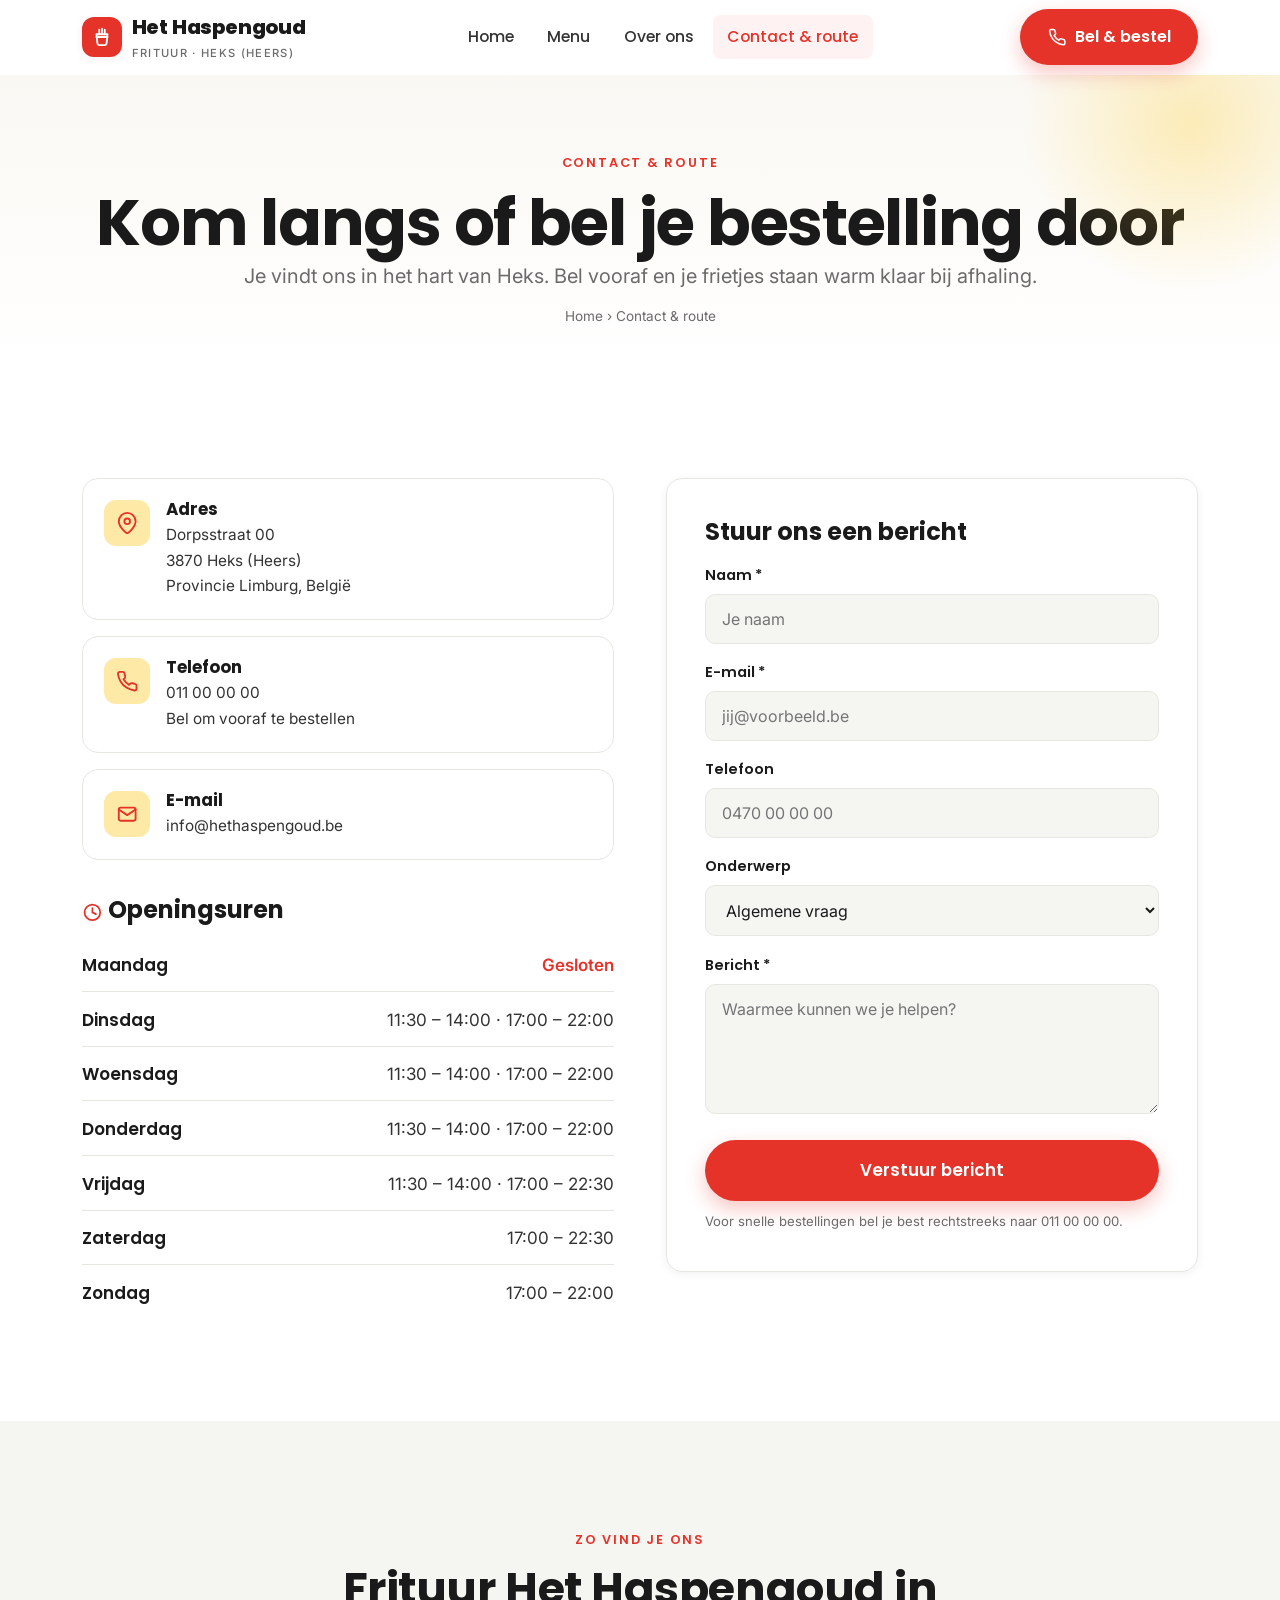
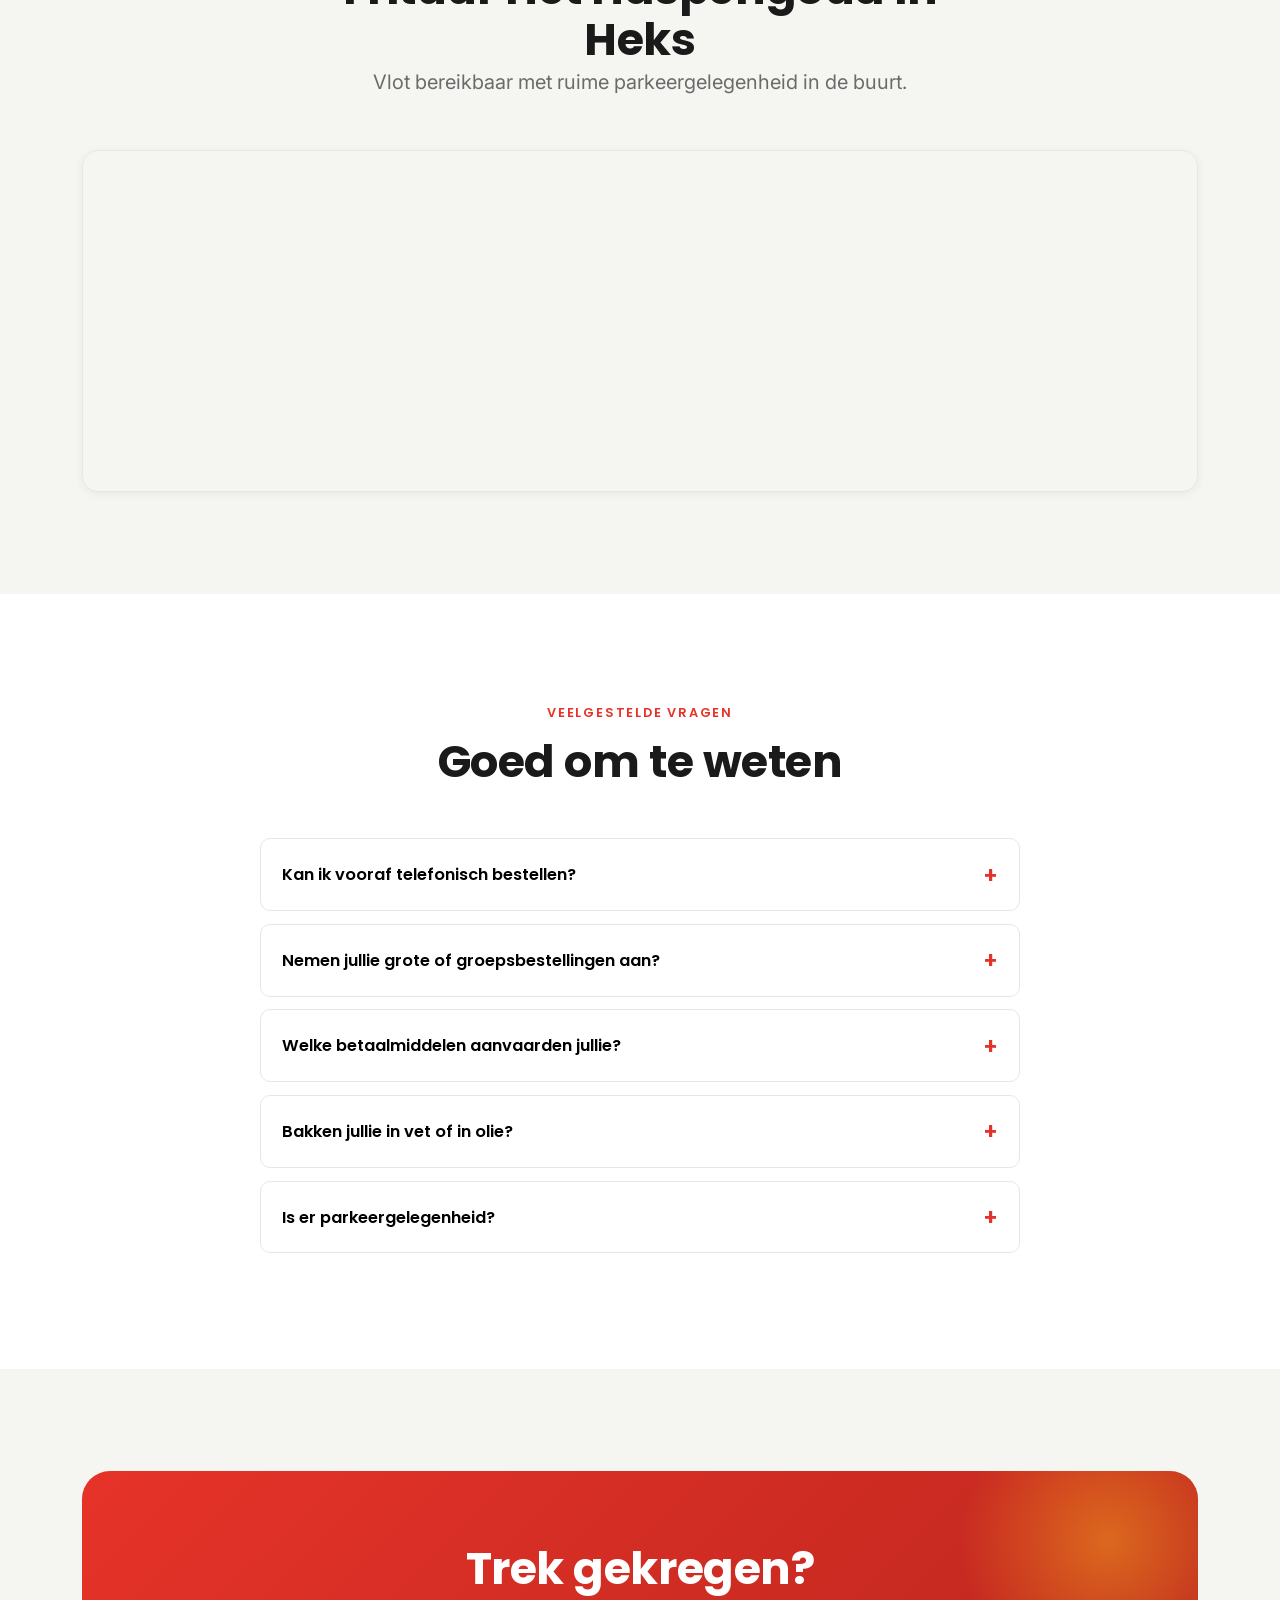
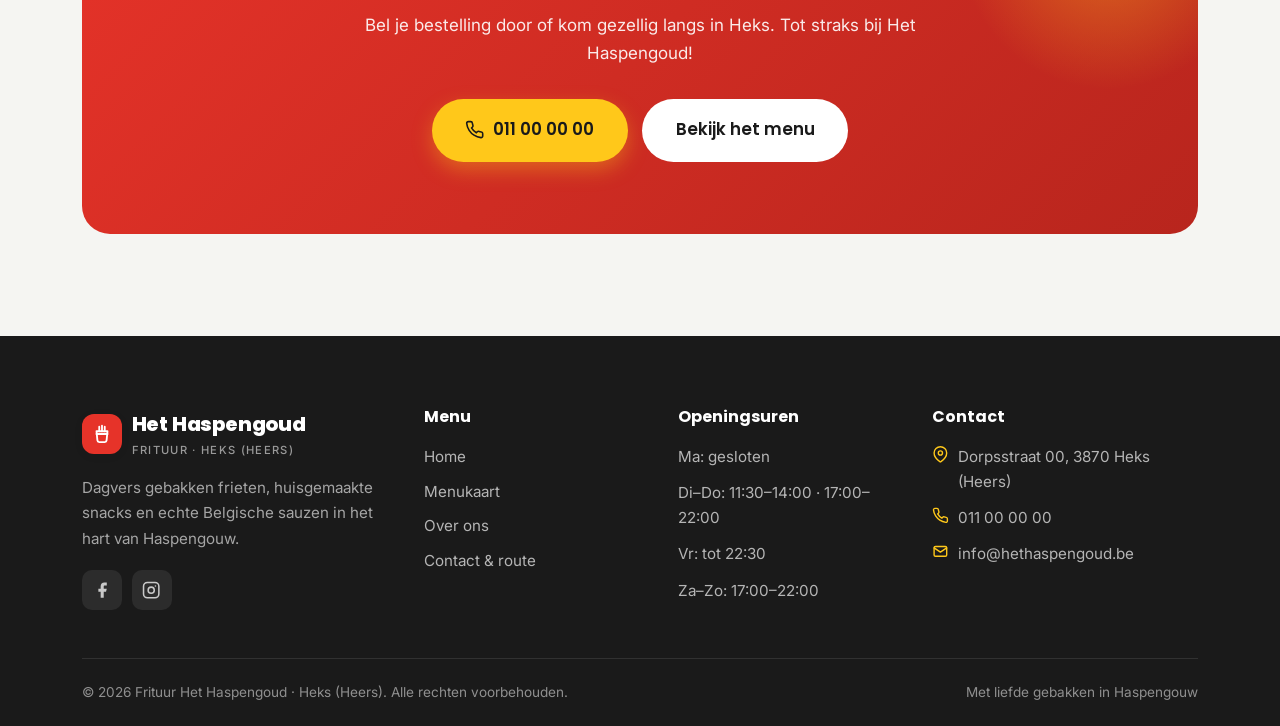
==== commit 569ddff7: "Echte SVG-iconen en lokale foto's ipv emoji en placeholders - Emoji vervangen door ingebouwde SVG-ic" ====
--- a/contact.html
+++ b/contact.html
@@ -17,11 +17,23 @@
 </head>
 <body>
 
+  <!-- ============ SVG ICON SPRITE (verborgen) ============ -->
+  <svg xmlns="http://www.w3.org/2000/svg" style="display:none" aria-hidden="true">
+    <symbol id="i-fries" viewBox="0 0 24 24"><path d="M6 9h12l-1 10a2 2 0 0 1-2 1.8H9a2 2 0 0 1-2-1.8L6 9z"/><path d="M9 9V4M12 9V3M15 9V4"/><path d="M6 12h12"/></symbol>
+    <symbol id="i-phone" viewBox="0 0 24 24"><path d="M22 16.92v3a2 2 0 0 1-2.18 2 19.79 19.79 0 0 1-8.63-3.07 19.5 19.5 0 0 1-6-6 19.79 19.79 0 0 1-3.07-8.67A2 2 0 0 1 4.11 2h3a2 2 0 0 1 2 1.72c.13.96.36 1.9.7 2.81a2 2 0 0 1-.45 2.11L8.09 9.91a16 16 0 0 0 6 6l1.27-1.27a2 2 0 0 1 2.11-.45c.91.34 1.85.57 2.81.7A2 2 0 0 1 22 16.92z"/></symbol>
+    <symbol id="i-pin" viewBox="0 0 24 24"><path d="M21 10c0 7-9 13-9 13s-9-6-9-13a9 9 0 0 1 18 0z"/><circle cx="12" cy="10" r="3"/></symbol>
+    <symbol id="i-clock" viewBox="0 0 24 24"><circle cx="12" cy="12" r="9"/><polyline points="12 7 12 12 16 14"/></symbol>
+    <symbol id="i-mail" viewBox="0 0 24 24"><rect x="3" y="5" width="18" height="14" rx="2"/><path d="m3 7 9 6 9-6"/></symbol>
+    <symbol id="i-check" viewBox="0 0 24 24"><polyline points="20 6 9 17 4 12"/></symbol>
+    <symbol id="i-facebook" viewBox="0 0 24 24"><path d="M18 2h-3a5 5 0 0 0-5 5v3H7v4h3v8h4v-8h3l1-4h-4V7a1 1 0 0 1 1-1h3z"/></symbol>
+    <symbol id="i-instagram" viewBox="0 0 24 24"><rect x="2" y="2" width="20" height="20" rx="5"/><circle cx="12" cy="12" r="4"/><line x1="17.5" y1="6.5" x2="17.51" y2="6.5"/></symbol>
+  </svg>
+
   <!-- ============ HEADER ============ -->
   <header class="site-header">
     <div class="container nav">
       <a href="index.html" class="brand" aria-label="Frituur Het Haspengoud — home">
-        <span class="brand__mark">🍟</span>
+        <span class="brand__mark"><svg class="ico"><use href="#i-fries"/></svg></span>
         <span>Het Haspengoud<small>Frituur · Heks (Heers)</small></span>
       </a>
       <nav class="nav-links" aria-label="Hoofdmenu">
@@ -31,7 +43,7 @@
         <a href="contact.html">Contact &amp; route</a>
       </nav>
       <div class="nav-cta">
-        <a href="tel:+3211000000" class="btn btn--primary nav-call">📞 Bel &amp; bestel</a>
+        <a href="tel:+3211000000" class="btn btn--primary nav-call"><svg class="ico"><use href="#i-phone"/></svg> Bel &amp; bestel</a>
         <button class="nav-toggle" aria-label="Menu openen" aria-expanded="false"><span></span><span></span><span></span></button>
       </div>
     </div>
@@ -56,7 +68,7 @@
         <div class="reveal">
           <div class="info-stack">
             <div class="info-card">
-              <span class="ic">📍</span>
+              <span class="ic"><svg class="ico"><use href="#i-pin"/></svg></span>
               <div>
                 <h3>Adres</h3>
                 <!-- VERVANG met je échte straat en huisnummer -->
@@ -64,7 +76,7 @@
               </div>
             </div>
             <div class="info-card">
-              <span class="ic">📞</span>
+              <span class="ic"><svg class="ico"><use href="#i-phone"/></svg></span>
               <div>
                 <h3>Telefoon</h3>
                 <!-- VERVANG met je échte nummer -->
@@ -72,7 +84,7 @@
               </div>
             </div>
             <div class="info-card">
-              <span class="ic">✉️</span>
+              <span class="ic"><svg class="ico"><use href="#i-mail"/></svg></span>
               <div>
                 <h3>E-mail</h3>
                 <p><a href="mailto:info@hethaspengoud.be">info@hethaspengoud.be</a></p>
@@ -81,7 +93,7 @@
           </div>
 
           <!-- Openingsuren -->
-          <h3 style="margin:2.2rem 0 1rem">🕒 Openingsuren</h3>
+          <h3 style="margin:2.2rem 0 1rem"><svg class="ico heading-ico"><use href="#i-clock"/></svg>Openingsuren</h3>
           <!-- PAS DE OPENINGSUREN AAN naar je échte uren -->
           <div class="hours">
             <div class="hours__row closed"><span class="hours__day">Maandag</span><span class="hours__time">Gesloten</span></div>
@@ -97,7 +109,7 @@
         <!-- Rechterkolom: formulier -->
         <div class="reveal d1">
           <form class="form" id="contact-form" novalidate>
-            <div class="form-success">✅ Bedankt voor je bericht! We nemen zo snel mogelijk contact met je op.</div>
+            <div class="form-success"><svg class="ico"><use href="#i-check"/></svg> Bedankt voor je bericht! We nemen zo snel mogelijk contact met je op.</div>
             <h3 style="margin-bottom:1.2rem">Stuur ons een bericht</h3>
 
             <div class="field">
@@ -198,7 +210,7 @@
           <h2>Trek gekregen?</h2>
           <p>Bel je bestelling door of kom gezellig langs in Heks. Tot straks bij Het Haspengoud!</p>
           <div class="btn-row">
-            <a href="tel:+3211000000" class="btn btn--yellow btn--lg">📞 011 00 00 00</a>
+            <a href="tel:+3211000000" class="btn btn--yellow btn--lg"><svg class="ico"><use href="#i-phone"/></svg> 011 00 00 00</a>
             <a href="menu.html" class="btn btn--light btn--lg">Bekijk het menu</a>
           </div>
         </div>
@@ -211,11 +223,11 @@
     <div class="container">
       <div class="footer-grid">
         <div class="footer-brand">
-          <a href="index.html" class="brand"><span class="brand__mark">🍟</span><span>Het Haspengoud<small>Frituur · Heks (Heers)</small></span></a>
+          <a href="index.html" class="brand"><span class="brand__mark"><svg class="ico"><use href="#i-fries"/></svg></span><span>Het Haspengoud<small>Frituur · Heks (Heers)</small></span></a>
           <p>Dagvers gebakken frieten, huisgemaakte snacks en echte Belgische sauzen in het hart van Haspengouw.</p>
           <div class="socials">
-            <a href="#" aria-label="Facebook">f</a>
-            <a href="#" aria-label="Instagram">◎</a>
+            <a href="#" aria-label="Facebook"><svg class="ico ico--fill"><use href="#i-facebook"/></svg></a>
+            <a href="#" aria-label="Instagram"><svg class="ico"><use href="#i-instagram"/></svg></a>
           </div>
         </div>
         <div>
@@ -239,15 +251,15 @@
         <div>
           <h4>Contact</h4>
           <ul class="footer-contact">
-            <li>📍 Dorpsstraat 00, 3870 Heks (Heers)</li>
-            <li>📞 <a href="tel:+3211000000">011 00 00 00</a></li>
-            <li>✉️ <a href="mailto:info@hethaspengoud.be">info@hethaspengoud.be</a></li>
+            <li><svg class="ico"><use href="#i-pin"/></svg> Dorpsstraat 00, 3870 Heks (Heers)</li>
+            <li><svg class="ico"><use href="#i-phone"/></svg> <a href="tel:+3211000000">011 00 00 00</a></li>
+            <li><svg class="ico"><use href="#i-mail"/></svg> <a href="mailto:info@hethaspengoud.be">info@hethaspengoud.be</a></li>
           </ul>
         </div>
       </div>
       <div class="footer-bottom">
         <span>© <span data-year>2025</span> Frituur Het Haspengoud · Heks (Heers). Alle rechten voorbehouden.</span>
-        <span>Met liefde gebakken in Haspengouw 🍟</span>
+        <span>Met liefde gebakken in Haspengouw</span>
       </div>
     </div>
   </footer>
--- a/styles.css
+++ b/styles.css
@@ -426,3 +426,25 @@
   * { animation: none !important; transition: none !important; scroll-behavior: auto !important; }
   .reveal { opacity: 1; transform: none; }
 }
+
+/* -----------------------------
+   22. SVG iconen
+   ----------------------------- */
+.ico {
+  width: 1.2em; height: 1.2em; flex: none; display: inline-block; vertical-align: -0.15em;
+  fill: none; stroke: currentColor; stroke-width: 2; stroke-linecap: round; stroke-linejoin: round;
+}
+.ico--fill { fill: currentColor; stroke: none; }
+
+.btn .ico { width: 1.15em; height: 1.15em; }
+.brand__mark .ico { width: 22px; height: 22px; }
+.strip__item .ic .ico { width: 1.7rem; height: 1.7rem; stroke: var(--geel); }
+.hero__meta .ic .ico { width: 1.2rem; height: 1.2rem; stroke: var(--tomato); }
+.info-card .ic .ico { width: 1.4rem; height: 1.4rem; stroke: var(--tomato); }
+.value .ic .ico { width: 1.5rem; height: 1.5rem; stroke: var(--tomato); }
+.card__icon .ico { width: 1.7rem; height: 1.7rem; stroke: var(--tomato); }
+.split__list .ck .ico { width: 1.15rem; height: 1.15rem; stroke: var(--tomato); stroke-width: 2.4; }
+.socials a .ico { width: 1.15rem; height: 1.15rem; }
+.footer-contact .ico { width: 1.05rem; height: 1.05rem; stroke: var(--geel); flex: none; margin-top: .12rem; }
+.heading-ico { width: 1.3rem; height: 1.3rem; stroke: var(--tomato); vertical-align: -0.2em; margin-right: .35rem; }
+.form-success .ico { width: 1.1rem; height: 1.1rem; stroke: #1c7a42; vertical-align: -0.15em; margin-right: .3rem; }
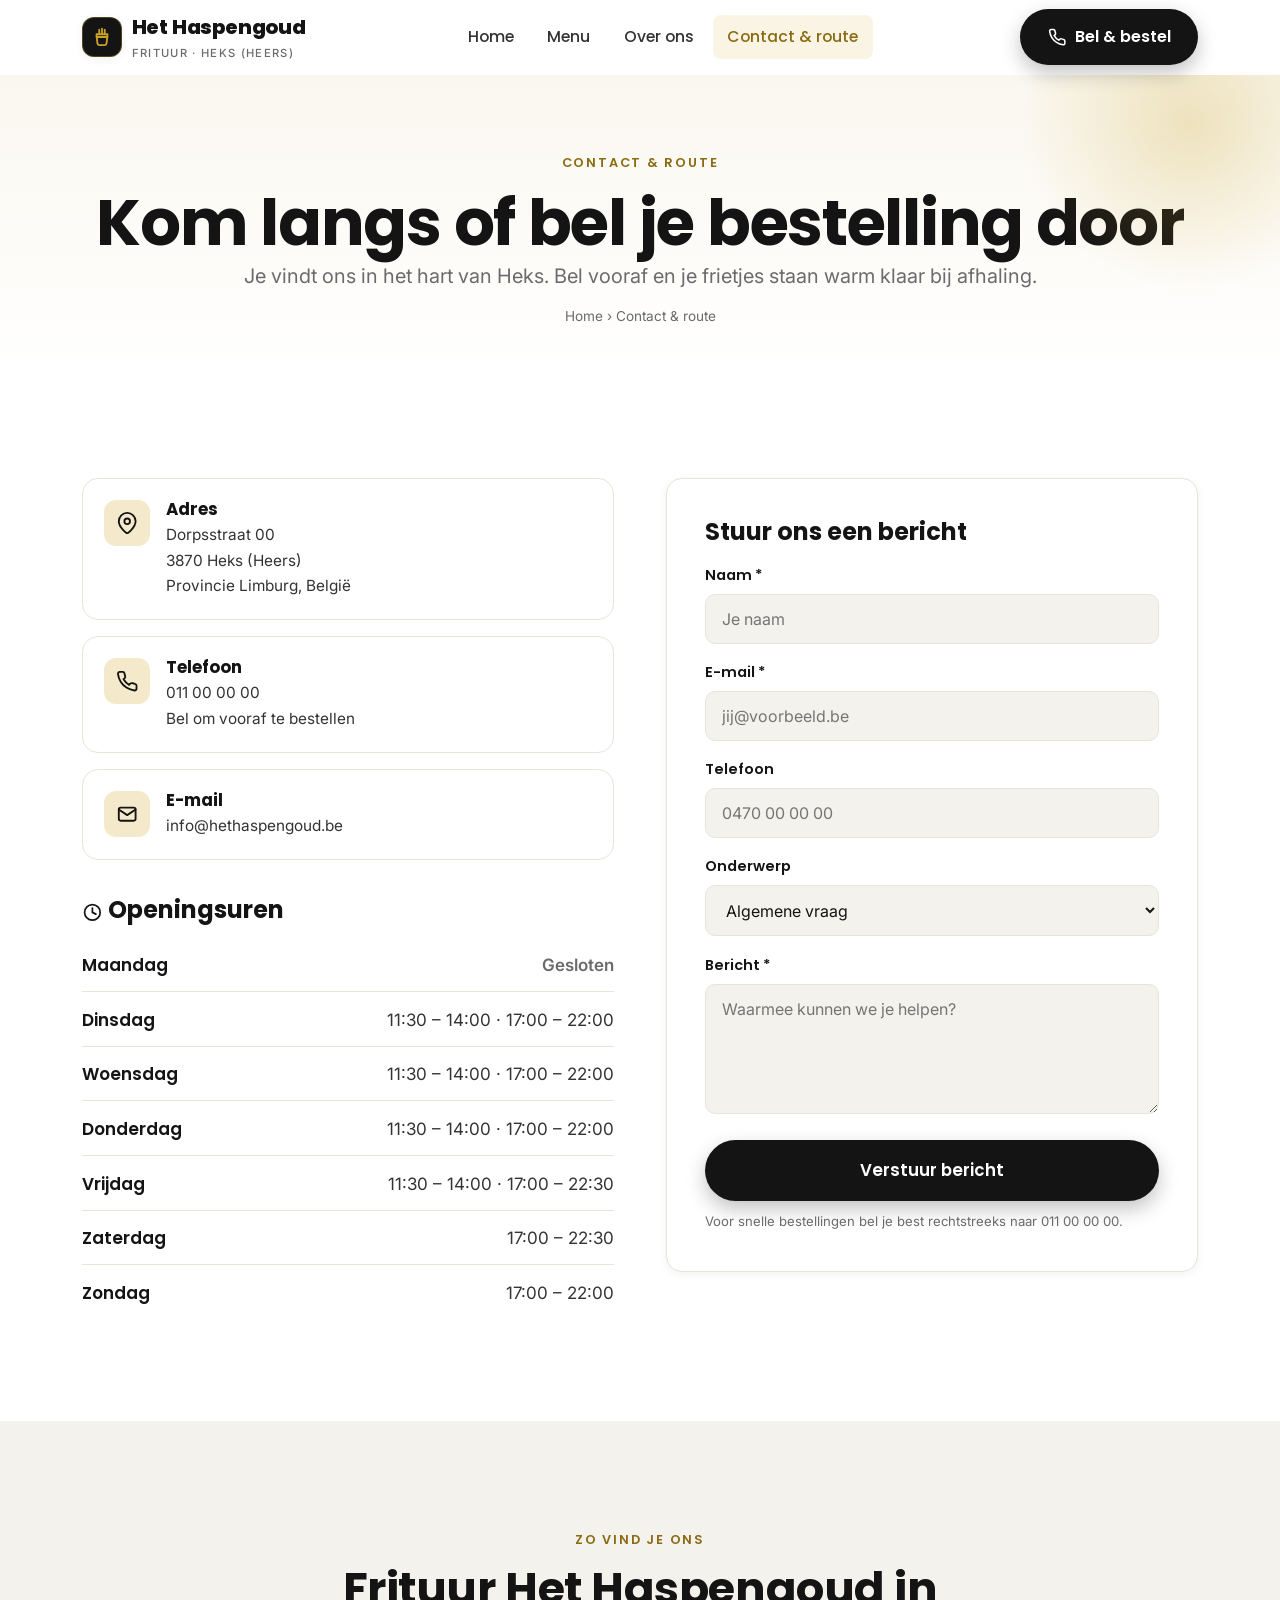
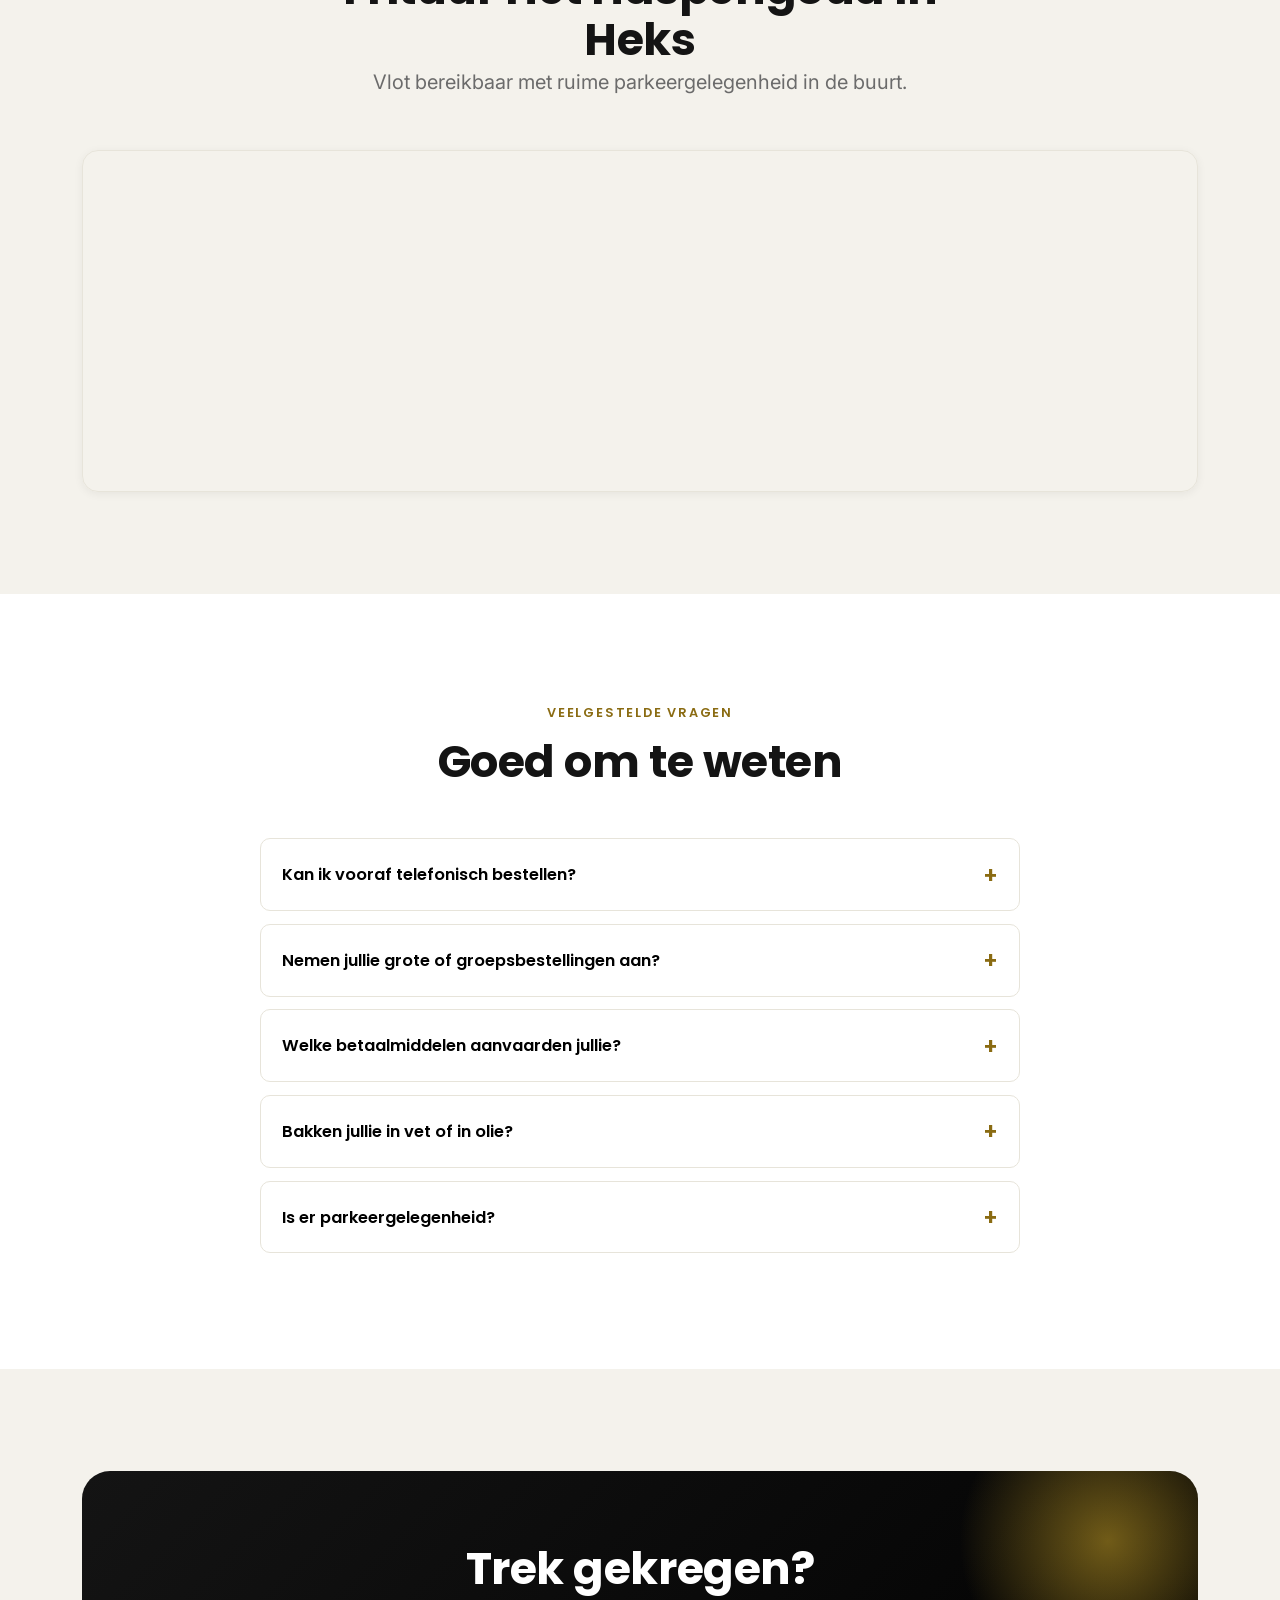
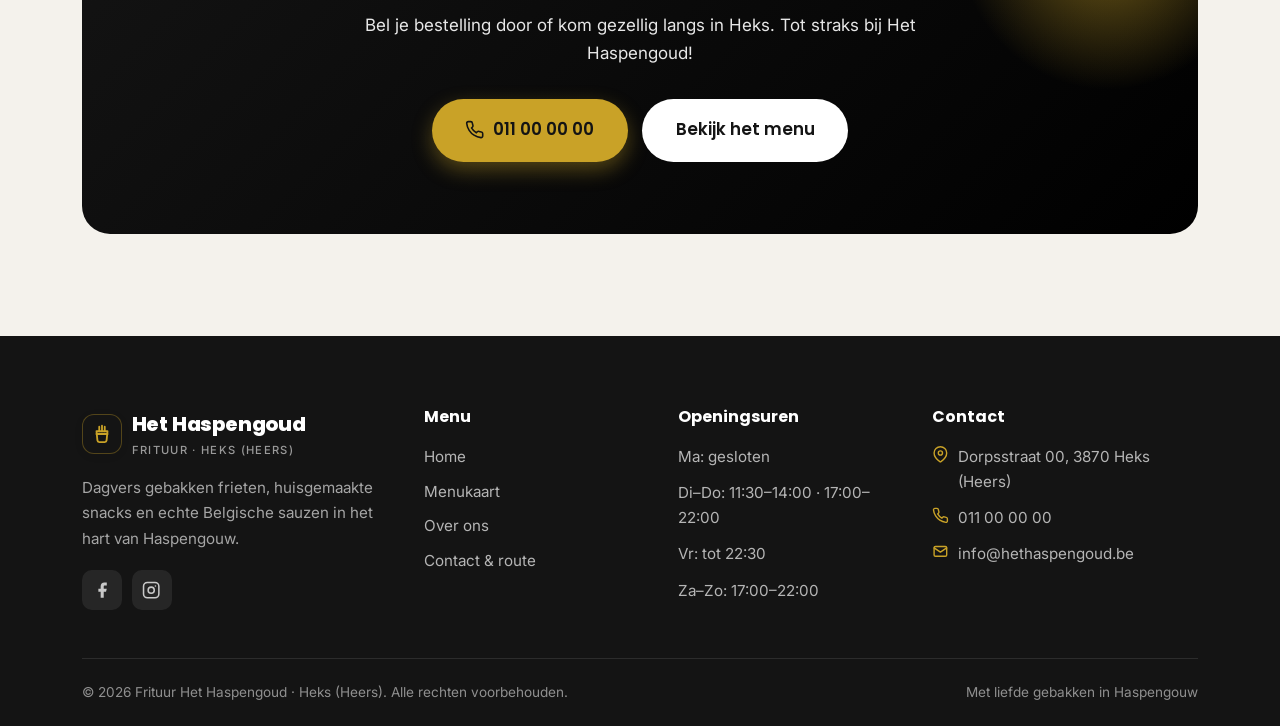
==== commit b8109341: "Rebranding naar zwart & goud + mobiele header-bugfix - Huisstijl omgezet naar zwart (primair) en gou" ====
--- a/contact.html
+++ b/contact.html
@@ -43,7 +43,7 @@
         <a href="contact.html">Contact &amp; route</a>
       </nav>
       <div class="nav-cta">
-        <a href="tel:+3211000000" class="btn btn--primary nav-call"><svg class="ico"><use href="#i-phone"/></svg> Bel &amp; bestel</a>
+        <a href="tel:+3211000000" class="btn btn--primary nav-call" aria-label="Bel en bestel"><svg class="ico"><use href="#i-phone"/></svg><span class="nav-call__label"> Bel &amp; bestel</span></a>
         <button class="nav-toggle" aria-label="Menu openen" aria-expanded="false"><span></span><span></span><span></span></button>
       </div>
     </div>
--- a/styles.css
+++ b/styles.css
@@ -8,17 +8,18 @@
    1. CSS Variabelen (design tokens)
    ----------------------------- */
 :root {
-  /* Kleuren */
-  --tomato:      #E63329;   /* Primair – frituurrood */
-  --tomato-dark: #B8251D;
-  --geel:        #FFC81A;   /* Accent – frietgeel */
-  --geel-soft:   #FFE9A6;
-  --ink:         #1A1A1A;   /* Bijna zwart, voor tekst/koppen */
+  /* Kleuren — huisstijl: zwart & goud */
+  --tomato:      #141414;   /* Primair – zwart (knoppen/sterk accent) */
+  --tomato-dark: #000000;
+  --geel:        #C9A227;   /* Accent – goud */
+  --geel-soft:   #F4EACB;   /* Zacht goud (achtergrondtint) */
+  --geel-deep:   #8A6B12;   /* Diep goud – leesbaar op lichte achtergrond */
+  --ink:         #141414;   /* Bijna zwart, voor tekst/koppen */
   --charcoal:    #333333;
   --grey:        #6B6B6B;
-  --line:        #E7E7E2;
-  --cream:       #FAF8F3;   /* Warme lichte sectie-achtergrond */
-  --soft:        #F5F5F2;
+  --line:        #E7E4DA;
+  --cream:       #FAF7EF;   /* Warme ivoren sectie-achtergrond */
+  --soft:        #F4F2EC;
   --white:       #FFFFFF;
 
   /* Typografie */
@@ -74,7 +75,7 @@
   font-size: .8rem;
   letter-spacing: .14em;
   text-transform: uppercase;
-  color: var(--tomato);
+  color: var(--geel-deep);
   margin-bottom: .8rem;
 }
 
@@ -103,10 +104,10 @@
   white-space: nowrap;
 }
 .btn:active { transform: translateY(1px); }
-.btn--primary { background: var(--tomato); color: #fff; box-shadow: 0 8px 20px rgba(230,51,41,.28); }
-.btn--primary:hover { background: var(--tomato-dark); transform: translateY(-2px); box-shadow: 0 12px 26px rgba(230,51,41,.34); }
-.btn--yellow { background: var(--geel); color: var(--ink); box-shadow: 0 8px 20px rgba(255,200,26,.35); }
-.btn--yellow:hover { transform: translateY(-2px); box-shadow: 0 12px 26px rgba(255,200,26,.45); }
+.btn--primary { background: var(--tomato); color: #fff; box-shadow: 0 8px 20px rgba(0,0,0,.24); }
+.btn--primary:hover { background: var(--tomato-dark); transform: translateY(-2px); box-shadow: 0 12px 26px rgba(0,0,0,.32); }
+.btn--yellow { background: var(--geel); color: var(--ink); box-shadow: 0 8px 20px rgba(201,162,39,.38); }
+.btn--yellow:hover { background: #D9B23E; transform: translateY(-2px); box-shadow: 0 12px 26px rgba(201,162,39,.5); }
 .btn--ghost { background: transparent; color: var(--ink); border: 2px solid var(--line); }
 .btn--ghost:hover { border-color: var(--ink); transform: translateY(-2px); }
 .btn--light { background: #fff; color: var(--ink); }
@@ -130,8 +131,8 @@
 .brand { display: flex; align-items: center; gap: .6rem; font-family: var(--font-head); font-weight: 800; font-size: 1.25rem; letter-spacing: -.01em; }
 .brand__mark {
   width: 40px; height: 40px; border-radius: 12px; flex: none;
-  background: var(--tomato); color: #fff;
-  display: grid; place-items: center; font-size: 1.3rem; box-shadow: var(--shadow-sm);
+  background: var(--tomato); color: var(--geel);
+  display: grid; place-items: center; font-size: 1.3rem; box-shadow: var(--shadow-sm); border: 1px solid rgba(201,162,39,.35);
 }
 .brand small { display: block; font-family: var(--font-body); font-weight: 500; font-size: .7rem; letter-spacing: .12em; text-transform: uppercase; color: var(--grey); }
 
@@ -141,7 +142,7 @@
   padding: .55rem .9rem; border-radius: 8px; color: var(--charcoal);
   transition: color var(--transition), background var(--transition);
 }
-.nav-links a:hover, .nav-links a.active { color: var(--tomato); background: rgba(230,51,41,.06); }
+.nav-links a:hover, .nav-links a.active { color: var(--geel-deep); background: rgba(201,162,39,.12); }
 .nav-cta { display: flex; align-items: center; gap: .6rem; }
 
 .nav-toggle { display: none; width: 44px; height: 44px; border-radius: 10px; }
@@ -156,11 +157,11 @@
 .hero { position: relative; padding: clamp(3rem, 7vw, 5.5rem) 0 clamp(3.5rem, 8vw, 6rem); background: linear-gradient(180deg, var(--cream), #fff); overflow: hidden; }
 .hero::before {
   content: ""; position: absolute; top: -140px; right: -120px; width: 460px; height: 460px;
-  background: radial-gradient(circle, rgba(255,200,26,.35), transparent 70%); border-radius: 50%; pointer-events: none;
+  background: radial-gradient(circle, rgba(201,162,39,.32), transparent 70%); border-radius: 50%; pointer-events: none;
 }
 .hero::after {
   content: ""; position: absolute; bottom: -160px; left: -140px; width: 420px; height: 420px;
-  background: radial-gradient(circle, rgba(230,51,41,.16), transparent 70%); border-radius: 50%; pointer-events: none;
+  background: radial-gradient(circle, rgba(20,20,20,.10), transparent 70%); border-radius: 50%; pointer-events: none;
 }
 .hero__grid { position: relative; display: grid; grid-template-columns: 1.05fr .95fr; gap: clamp(2rem, 5vw, 4rem); align-items: center; }
 .hero__badge {
@@ -169,7 +170,7 @@
   box-shadow: var(--shadow-sm); margin-bottom: 1.4rem;
 }
 .hero__badge .dot { width: 9px; height: 9px; border-radius: 50%; background: #2ecc71; box-shadow: 0 0 0 4px rgba(46,204,113,.18); }
-.hero h1 span { color: var(--tomato); }
+.hero h1 span { color: var(--geel-deep); }
 .hero p.lead { margin: 1.2rem 0 1.8rem; max-width: 42ch; }
 .hero__meta { display: flex; flex-wrap: wrap; gap: 1.4rem; margin-top: 2rem; }
 .hero__meta div { display: flex; align-items: center; gap: .55rem; font-size: .92rem; color: var(--charcoal); font-weight: 500; }
@@ -227,7 +228,7 @@
    10. Stats
    ----------------------------- */
 .stats { display: grid; grid-template-columns: repeat(4, 1fr); gap: 1.5rem; text-align: center; }
-.stat__num { font-family: var(--font-head); font-weight: 800; font-size: clamp(2rem, 4vw, 3rem); color: var(--tomato); line-height: 1; }
+.stat__num { font-family: var(--font-head); font-weight: 800; font-size: clamp(2rem, 4vw, 3rem); color: var(--geel-deep); line-height: 1; }
 .stat__label { color: var(--grey); font-size: .95rem; margin-top: .4rem; }
 
 /* -----------------------------
@@ -239,7 +240,7 @@
   border-radius: 999px; border: 1px solid var(--line); background: #fff; color: var(--charcoal);
   transition: var(--transition);
 }
-.menu-tab:hover { border-color: var(--tomato); color: var(--tomato); }
+.menu-tab:hover { border-color: var(--geel); color: var(--geel-deep); }
 .menu-tab.active { background: var(--tomato); color: #fff; border-color: var(--tomato); }
 
 .menu-panel { display: none; animation: fadeUp .4s ease; }
@@ -252,7 +253,7 @@
 .menu-item__name { font-family: var(--font-head); font-weight: 600; font-size: 1.02rem; white-space: nowrap; }
 .menu-item__desc { color: var(--grey); font-size: .86rem; }
 .menu-item__dots { flex: 1; border-bottom: 2px dotted var(--line); transform: translateY(-4px); min-width: 12px; }
-.menu-item__price { font-family: var(--font-head); font-weight: 700; color: var(--tomato); white-space: nowrap; }
+.menu-item__price { font-family: var(--font-head); font-weight: 700; color: var(--geel-deep); white-space: nowrap; }
 .menu-note { margin-top: 1.8rem; font-size: .88rem; color: var(--grey); text-align: center; }
 
 .tag { display: inline-block; font-family: var(--font-head); font-size: .68rem; font-weight: 700; letter-spacing: .05em; text-transform: uppercase; padding: .15rem .5rem; border-radius: 6px; background: var(--geel); color: var(--ink); margin-left: .5rem; vertical-align: middle; }
@@ -266,7 +267,7 @@
 .hours__row:last-child { border-bottom: none; }
 .hours__day { font-family: var(--font-head); font-weight: 600; }
 .hours__time { color: var(--charcoal); }
-.hours__row.closed .hours__time { color: var(--tomato); font-weight: 600; }
+.hours__row.closed .hours__time { color: var(--grey); font-weight: 600; }
 .hours__row.today { background: var(--geel-soft); margin-inline: -1rem; padding-inline: 1rem; border-radius: 8px; border-bottom: none; }
 
 /* -----------------------------
@@ -297,7 +298,7 @@
    15. CTA blok
    ----------------------------- */
 .cta-block { position: relative; background: linear-gradient(135deg, var(--tomato), var(--tomato-dark)); color: #fff; border-radius: clamp(18px, 3vw, 28px); padding: clamp(2.5rem, 6vw, 4.5rem); overflow: hidden; text-align: center; }
-.cta-block::before { content: ""; position: absolute; top: -80px; right: -60px; width: 300px; height: 300px; background: radial-gradient(circle, rgba(255,200,26,.4), transparent 70%); border-radius: 50%; }
+.cta-block::before { content: ""; position: absolute; top: -80px; right: -60px; width: 300px; height: 300px; background: radial-gradient(circle, rgba(201,162,39,.55), transparent 70%); border-radius: 50%; }
 .cta-block h2 { color: #fff; position: relative; }
 .cta-block p { color: rgba(255,255,255,.9); position: relative; max-width: 52ch; margin: 1rem auto 2rem; }
 .cta-block .btn-row { position: relative; justify-content: center; }
@@ -311,7 +312,7 @@
 .info-card .ic { width: 46px; height: 46px; border-radius: 12px; background: var(--geel-soft); display: grid; place-items: center; font-size: 1.3rem; flex: none; }
 .info-card h3 { font-size: 1.05rem; margin-bottom: .2rem; }
 .info-card a, .info-card p { color: var(--charcoal); font-size: .96rem; }
-.info-card a:hover { color: var(--tomato); }
+.info-card a:hover { color: var(--geel-deep); }
 .info-stack { display: grid; gap: 1rem; }
 
 .form { background: #fff; border: 1px solid var(--line); border-radius: var(--radius); padding: clamp(1.5rem, 3vw, 2.4rem); box-shadow: var(--shadow-sm); }
@@ -321,10 +322,10 @@
   width: 100%; padding: .85rem 1rem; border: 1px solid var(--line); border-radius: var(--radius-sm);
   background: var(--soft); transition: var(--transition); color: var(--ink);
 }
-.field input:focus, .field textarea:focus, .field select:focus { outline: none; border-color: var(--tomato); background: #fff; box-shadow: 0 0 0 4px rgba(230,51,41,.1); }
+.field input:focus, .field textarea:focus, .field select:focus { outline: none; border-color: var(--geel-deep); background: #fff; box-shadow: 0 0 0 4px rgba(201,162,39,.18); }
 .field textarea { min-height: 130px; resize: vertical; }
-.field.error input, .field.error textarea { border-color: var(--tomato); }
-.field .err-msg { display: none; color: var(--tomato); font-size: .82rem; margin-top: .35rem; }
+.field.error input, .field.error textarea { border-color: #CC3A30; }
+.field .err-msg { display: none; color: #CC3A30; font-size: .82rem; margin-top: .35rem; }
 .field.error .err-msg { display: block; }
 .form-note { font-size: .82rem; color: var(--grey); margin-top: .6rem; }
 .form-success { display: none; padding: 1rem 1.2rem; background: #e8f8ee; border: 1px solid #b6e6c8; border-radius: var(--radius-sm); color: #1c7a42; font-weight: 600; margin-bottom: 1rem; }
@@ -340,7 +341,7 @@
 .faq { max-width: 760px; margin-inline: auto; }
 .faq-item { border: 1px solid var(--line); border-radius: var(--radius-sm); margin-bottom: .8rem; background: #fff; overflow: hidden; }
 .faq-q { width: 100%; text-align: left; display: flex; justify-content: space-between; align-items: center; gap: 1rem; padding: 1.15rem 1.3rem; font-family: var(--font-head); font-weight: 600; font-size: 1.02rem; }
-.faq-q .plus { flex: none; font-size: 1.4rem; color: var(--tomato); transition: var(--transition); }
+.faq-q .plus { flex: none; font-size: 1.4rem; color: var(--geel-deep); transition: var(--transition); }
 .faq-item.open .plus { transform: rotate(45deg); }
 .faq-a { max-height: 0; overflow: hidden; transition: max-height var(--transition); }
 .faq-a p { padding: 0 1.3rem 1.2rem; color: var(--grey); font-size: .96rem; }
@@ -361,17 +362,17 @@
 .footer-contact li { display: flex; gap: .6rem; align-items: flex-start; }
 .socials { display: flex; gap: .6rem; margin-top: 1.2rem; }
 .socials a { width: 40px; height: 40px; border-radius: 10px; background: rgba(255,255,255,.08); display: grid; place-items: center; font-size: 1.1rem; transition: var(--transition); }
-.socials a:hover { background: var(--tomato); transform: translateY(-2px); }
+.socials a:hover { background: var(--geel); color: var(--ink); transform: translateY(-2px); }
 .footer-bottom { border-top: 1px solid rgba(255,255,255,.1); padding: 1.4rem 0; display: flex; flex-wrap: wrap; gap: .6rem 1.5rem; justify-content: space-between; align-items: center; font-size: .85rem; color: #8f8f8f; }
 
 /* -----------------------------
    19. Page hero (subpagina's)
    ----------------------------- */
 .page-hero { background: linear-gradient(180deg, var(--cream), #fff); padding: clamp(2.6rem, 6vw, 4.5rem) 0 clamp(2rem, 4vw, 3rem); text-align: center; position: relative; overflow: hidden; }
-.page-hero::before { content: ""; position: absolute; top: -120px; right: -80px; width: 340px; height: 340px; background: radial-gradient(circle, rgba(255,200,26,.28), transparent 70%); border-radius: 50%; }
+.page-hero::before { content: ""; position: absolute; top: -120px; right: -80px; width: 340px; height: 340px; background: radial-gradient(circle, rgba(201,162,39,.26), transparent 70%); border-radius: 50%; }
 .page-hero p { position: relative; }
 .crumbs { position: relative; font-size: .85rem; color: var(--grey); margin-top: .8rem; }
-.crumbs a:hover { color: var(--tomato); }
+.crumbs a:hover { color: var(--geel-deep); }
 
 /* -----------------------------
    20. Scroll-reveal animatie
@@ -407,7 +408,15 @@
   .nav-links.open { transform: translateY(0); }
   .nav-links a { padding: .9rem 1rem; font-size: 1.05rem; }
   .nav-cta .btn:not(.nav-call) { display: none; }
-  .nav-call { padding: .6rem 1rem; font-size: .9rem; }
+  /* Compacte header op mobiel: merknaam blijft op één regel, CTA wordt icoon-knop */
+  .brand { font-size: 1.1rem; gap: .5rem; }
+  .brand > span { white-space: nowrap; }
+  .brand small { font-size: .6rem; letter-spacing: .1em; }
+  .brand__mark { width: 36px; height: 36px; }
+  .nav-cta { gap: .45rem; }
+  .nav-call { width: 46px; height: 46px; padding: 0; border-radius: 50%; }
+  .nav-call .ico { width: 1.25rem; height: 1.25rem; }
+  .nav-call__label { display: none; }
 
   .grid--3, .grid--2, .grid--4 { grid-template-columns: 1fr; }
   .strip .container { grid-template-columns: 1fr; gap: 1rem; }
